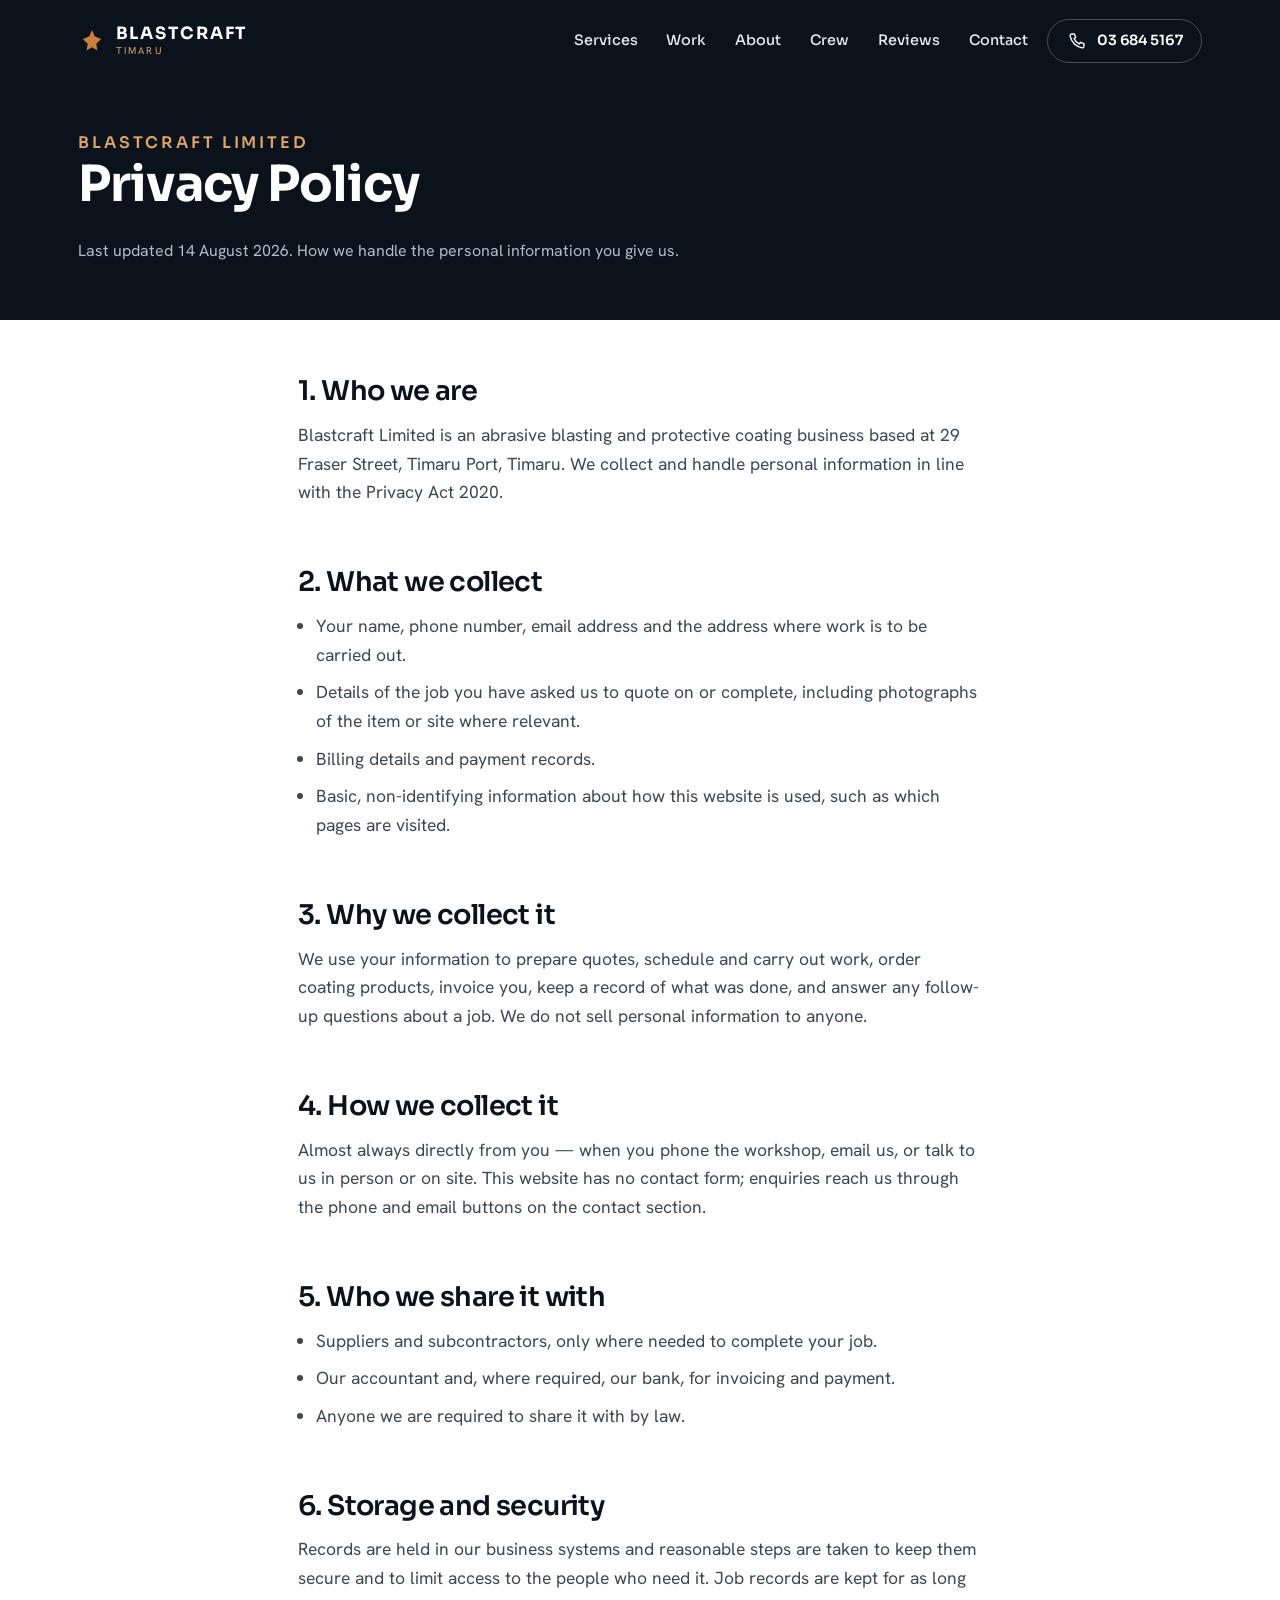
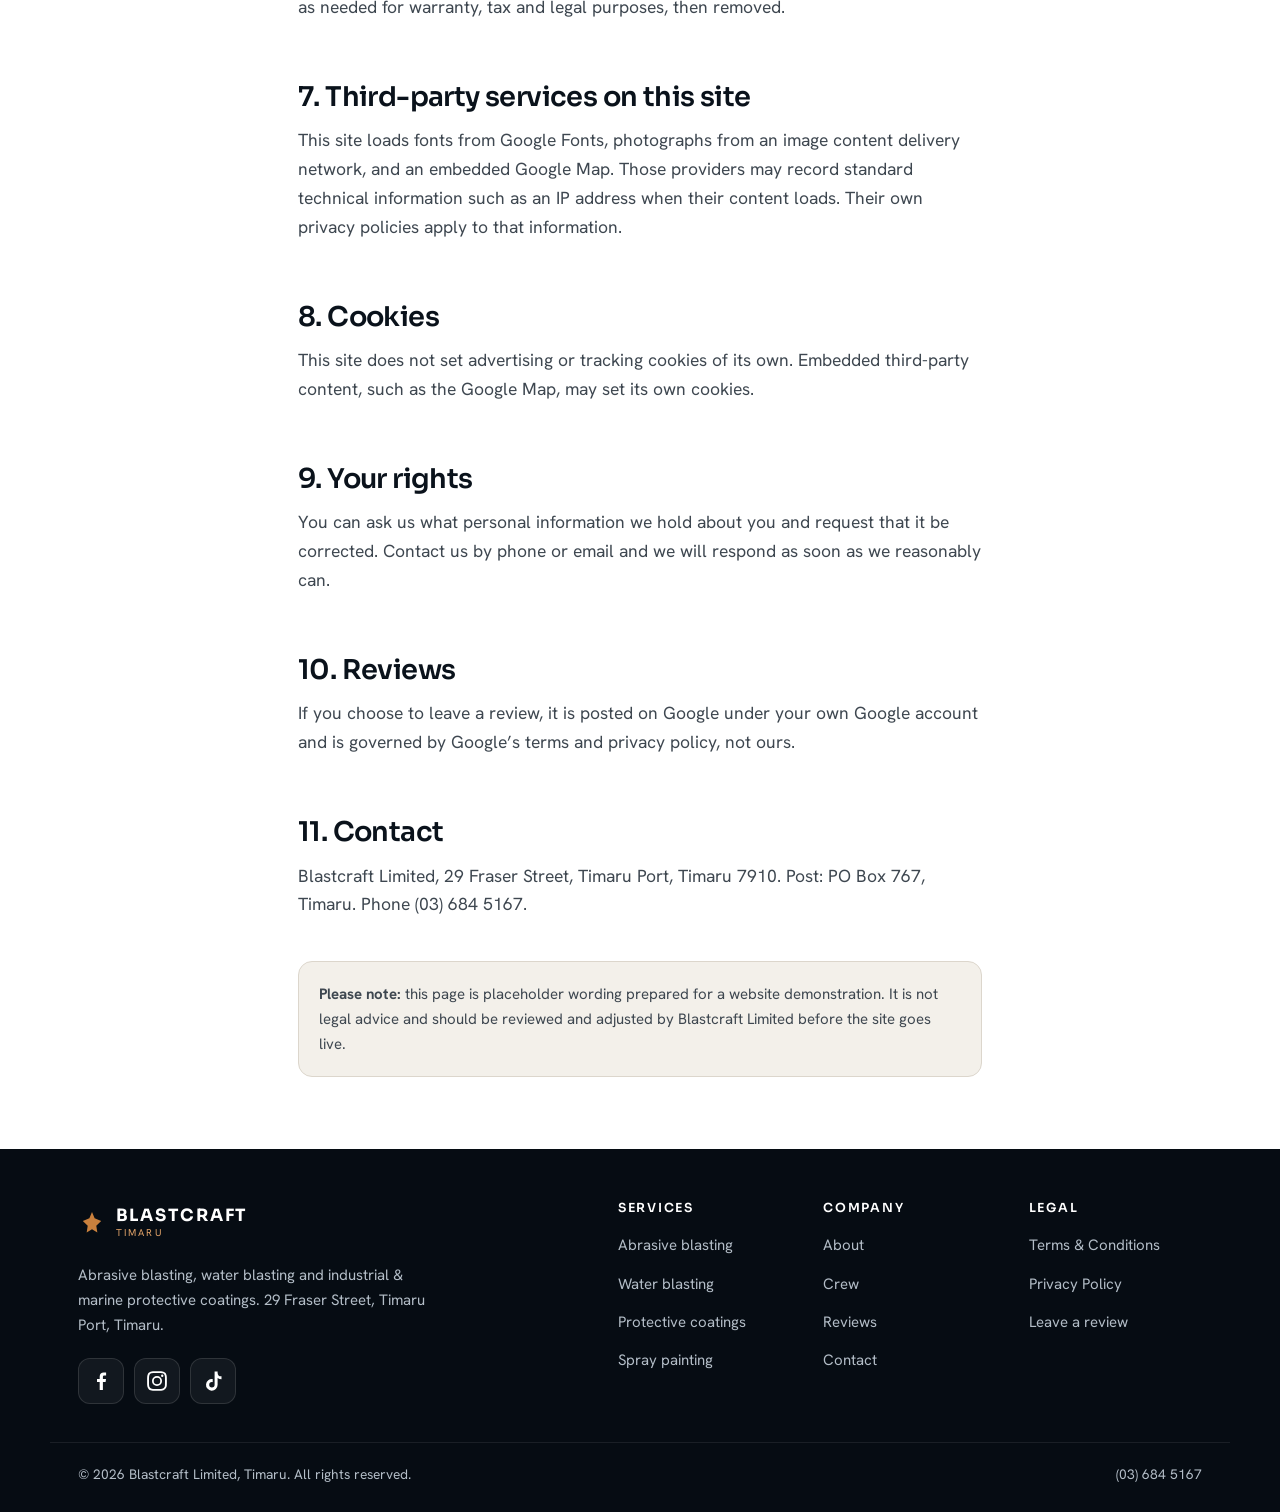
==== privacy.html @ 7f3e6978 "Initial build: Blastcraft Limited" ====
<!DOCTYPE html>
<html lang="en-NZ">
<head>
<meta charset="utf-8">
<meta name="viewport" content="width=device-width, initial-scale=1">
<title>Privacy Policy | Blastcraft Limited, Timaru</title>
<meta name="description" content="How Blastcraft Limited of Timaru collects, uses and protects personal information.">
<meta name="theme-color" content="#0A121B">
<meta name="robots" content="noindex">
<link rel="icon" href="data:image/svg+xml,%3Csvg xmlns='http://www.w3.org/2000/svg' viewBox='0 0 64 64'%3E%3Crect width='64' height='64' rx='12' fill='%230A121B'/%3E%3Cpath d='M32 12l4.6 10.9L48 27.5l-8.6 8.1 1.9 11.9L32 42l-9.3 5.5 1.9-11.9L16 27.5l11.4-4.6z' fill='%23C9803D'/%3E%3C/svg%3E">
<link rel="preconnect" href="https://fonts.googleapis.com">
<link rel="preconnect" href="https://fonts.gstatic.com" crossorigin>
<link href="https://fonts.googleapis.com/css2?family=Sora:wght@300;400;600;700&family=Hanken+Grotesk:wght@400;500;600;700&display=swap" rel="stylesheet">
<link rel="stylesheet" href="styles.css">
</head>
<body>

<svg class="sprite" aria-hidden="true" focusable="false" xmlns="http://www.w3.org/2000/svg">
  <symbol id="i-phone" viewBox="0 0 24 24"><path fill="none" stroke="currentColor" stroke-width="1.6" stroke-linecap="round" stroke-linejoin="round" d="M6.6 3.5h3l1.5 3.8-1.9 1.5a12.4 12.4 0 0 0 6 6l1.5-1.9 3.8 1.5v3a1.9 1.9 0 0 1-2.1 1.9A16.7 16.7 0 0 1 4.7 5.6a1.9 1.9 0 0 1 1.9-2.1Z"/></symbol>
  <symbol id="i-menu" viewBox="0 0 24 24"><path fill="none" stroke="currentColor" stroke-width="1.8" stroke-linecap="round" d="M4 7h16M4 12h16M4 17h16"/></symbol>
  <symbol id="i-close" viewBox="0 0 24 24"><path fill="none" stroke="currentColor" stroke-width="1.8" stroke-linecap="round" d="M6 6l12 12M18 6 6 18"/></symbol>
  <symbol id="i-fb" viewBox="0 0 24 24"><path fill="currentColor" d="M13.9 21v-8h2.7l.4-3.1h-3.1V7.9c0-.9.25-1.5 1.55-1.5h1.65V3.6A22 22 0 0 0 14.7 3.5c-2.4 0-4 1.45-4 4.1v2.3H8v3.1h2.7v8Z"/></symbol>
  <symbol id="i-ig" viewBox="0 0 24 24"><path fill="currentColor" d="M12 2.2c-2.7 0-3 .01-4.05.06-1.06.05-1.78.22-2.4.46a4.9 4.9 0 0 0-1.77 1.15A4.9 4.9 0 0 0 2.63 5.64c-.24.63-.4 1.35-.45 2.4C2.13 9.1 2.12 9.43 2.12 12s.01 2.9.06 3.96c.05 1.05.21 1.77.45 2.4a4.9 4.9 0 0 0 1.15 1.77 4.9 4.9 0 0 0 1.77 1.15c.62.24 1.34.4 2.4.45 1.06.05 1.39.06 4.05.06s3-.01 4.05-.06c1.06-.05 1.78-.21 2.4-.45a5.1 5.1 0 0 0 2.92-2.92c.24-.63.4-1.35.45-2.4.05-1.06.06-1.39.06-3.96s-.01-2.9-.06-3.96c-.05-1.05-.21-1.77-.45-2.4a4.9 4.9 0 0 0-1.15-1.77 4.9 4.9 0 0 0-1.77-1.15c-.62-.24-1.34-.41-2.4-.46C15 2.21 14.66 2.2 12 2.2Zm0 1.77c2.6 0 2.92.01 3.95.06.95.04 1.47.2 1.81.34.46.17.78.38 1.12.72.34.34.55.66.72 1.12.13.34.3.86.34 1.81.05 1.03.06 1.34.06 3.95s-.01 2.92-.06 3.95c-.04.95-.21 1.47-.34 1.81-.17.46-.38.78-.72 1.12-.34.34-.66.55-1.12.72-.34.13-.86.3-1.81.34-1.03.05-1.34.06-3.95.06s-2.92-.01-3.95-.06c-.95-.04-1.47-.21-1.81-.34a3.1 3.1 0 0 1-1.12-.72 3.1 3.1 0 0 1-.72-1.12c-.13-.34-.3-.86-.34-1.81-.05-1.03-.06-1.34-.06-3.95s.01-2.92.06-3.95c.04-.95.21-1.47.34-1.81.17-.46.38-.78.72-1.12.34-.34.66-.55 1.12-.72.34-.13.86-.3 1.81-.34C9.08 3.98 9.4 3.97 12 3.97Zm0 3.01a5.02 5.02 0 1 0 0 10.04 5.02 5.02 0 0 0 0-10.04Zm0 8.28a3.26 3.26 0 1 1 0-6.52 3.26 3.26 0 0 1 0 6.52Zm6.4-8.48a1.17 1.17 0 1 1-2.35 0 1.17 1.17 0 0 1 2.35 0Z"/></symbol>
  <symbol id="i-tt" viewBox="0 0 24 24"><path fill="currentColor" d="M16.6 2.5h-3v13.3a2.7 2.7 0 1 1-2.7-2.7c.28 0 .55.04.8.12v-3.1a5.8 5.8 0 1 0 4.9 5.72V9.1a6.6 6.6 0 0 0 3.9 1.26V7.3a3.7 3.7 0 0 1-3.9-3.6z"/></symbol>
</svg>

<div class="intro" id="intro" aria-hidden="true">
  <div class="intro__mark"><span class="intro__word">BLAST</span><span class="intro__word intro__word--accent">CRAFT</span></div>
  <div class="intro__bar"><i></i></div>
</div>

<header class="nav is-stuck" id="nav">
  <div class="wrap nav__inner">
    <a class="brand" href="index.html" aria-label="Blastcraft Limited home">
      <span class="brand__mark" aria-hidden="true"><svg viewBox="0 0 32 32"><path fill="currentColor" d="M16 3.5l3 7.2 7.5 3-5.6 5.3 1.2 7.8L16 23l-6.1 3.8 1.2-7.8L5.5 13.7l7.5-3z"/></svg></span>
      <span class="brand__text"><strong>BLASTCRAFT</strong><small>Timaru</small></span>
    </a>
    <nav class="nav__links" id="navLinks" aria-label="Main">
      <a href="index.html#services">Services</a>
      <a href="index.html#work">Work</a>
      <a href="index.html#about">About</a>
      <a href="index.html#crew">Crew</a>
      <a href="index.html#reviews">Reviews</a>
      <a href="index.html#contact">Contact</a>
    </nav>
    <a class="btn btn--ghost nav__call" href="tel:+6436845167">
      <svg class="ic" aria-hidden="true"><use href="#i-phone"></use></svg><span>03 684 5167</span>
    </a>
    <button class="nav__toggle" id="navToggle" aria-expanded="false" aria-controls="navLinks" aria-label="Open menu">
      <svg class="ic ic--menu" aria-hidden="true"><use href="#i-menu"></use></svg>
      <svg class="ic ic--close" aria-hidden="true"><use href="#i-close"></use></svg>
    </button>
  </div>
</header>

<main>
<section class="legal-hero">
  <div class="wrap">
    <p class="eyebrow">Blastcraft Limited</p>
    <h1>Privacy Policy</h1>
    <p>Last updated 14 August 2026. How we handle the personal information you give us.</p>
  </div>
</section>

<section class="legal">
  <div class="wrap legal__body">
    <h2>1. Who we are</h2>
    <p>Blastcraft Limited is an abrasive blasting and protective coating business based at 29 Fraser Street, Timaru Port, Timaru. We collect and handle personal information in line with the Privacy Act 2020.</p>

    <h2>2. What we collect</h2>
    <ul>
      <li>Your name, phone number, email address and the address where work is to be carried out.</li>
      <li>Details of the job you have asked us to quote on or complete, including photographs of the item or site where relevant.</li>
      <li>Billing details and payment records.</li>
      <li>Basic, non-identifying information about how this website is used, such as which pages are visited.</li>
    </ul>

    <h2>3. Why we collect it</h2>
    <p>We use your information to prepare quotes, schedule and carry out work, order coating products, invoice you, keep a record of what was done, and answer any follow-up questions about a job. We do not sell personal information to anyone.</p>

    <h2>4. How we collect it</h2>
    <p>Almost always directly from you — when you phone the workshop, email us, or talk to us in person or on site. This website has no contact form; enquiries reach us through the phone and email buttons on the contact section.</p>

    <h2>5. Who we share it with</h2>
    <ul>
      <li>Suppliers and subcontractors, only where needed to complete your job.</li>
      <li>Our accountant and, where required, our bank, for invoicing and payment.</li>
      <li>Anyone we are required to share it with by law.</li>
    </ul>

    <h2>6. Storage and security</h2>
    <p>Records are held in our business systems and reasonable steps are taken to keep them secure and to limit access to the people who need it. Job records are kept for as long as needed for warranty, tax and legal purposes, then removed.</p>

    <h2>7. Third-party services on this site</h2>
    <p>This site loads fonts from Google Fonts, photographs from an image content delivery network, and an embedded Google Map. Those providers may record standard technical information such as an IP address when their content loads. Their own privacy policies apply to that information.</p>

    <h2>8. Cookies</h2>
    <p>This site does not set advertising or tracking cookies of its own. Embedded third-party content, such as the Google Map, may set its own cookies.</p>

    <h2>9. Your rights</h2>
    <p>You can ask us what personal information we hold about you and request that it be corrected. Contact us by phone or email and we will respond as soon as we reasonably can.</p>

    <h2>10. Reviews</h2>
    <p>If you choose to leave a review, it is posted on Google under your own Google account and is governed by Google&rsquo;s terms and privacy policy, not ours.</p>

    <h2>11. Contact</h2>
    <p>Blastcraft Limited, 29 Fraser Street, Timaru Port, Timaru 7910. Post: PO Box 767, Timaru. Phone <a href="tel:+6436845167">(03) 684 5167</a>.</p>

    <div class="legal__note">
      <p><strong>Please note:</strong> this page is placeholder wording prepared for a website demonstration. It is not legal advice and should be reviewed and adjusted by Blastcraft Limited before the site goes live.</p>
    </div>
  </div>
</section>
</main>

<footer class="foot">
  <div class="wrap foot__inner">
    <div class="foot__brand">
      <a class="brand brand--foot" href="index.html">
        <span class="brand__mark" aria-hidden="true"><svg viewBox="0 0 32 32"><path fill="currentColor" d="M16 3.5l3 7.2 7.5 3-5.6 5.3 1.2 7.8L16 23l-6.1 3.8 1.2-7.8L5.5 13.7l7.5-3z"/></svg></span>
        <span class="brand__text"><strong>BLASTCRAFT</strong><small>Timaru</small></span>
      </a>
      <p>Abrasive blasting, water blasting and industrial &amp; marine protective coatings. 29 Fraser Street, Timaru Port, Timaru.</p>
      <div class="socials__row socials__row--foot">
        <a href="https://www.facebook.com/p/Blast-Craft-100071713190364/" target="_blank" rel="noopener" aria-label="Blast Craft on Facebook"><svg class="ic ic--md"><use href="#i-fb"></use></svg></a>
        <a href="https://www.instagram.com/explore/search/keyword/?q=Blast%20Craft%20Timaru" target="_blank" rel="noopener" aria-label="Search Blast Craft on Instagram"><svg class="ic ic--md"><use href="#i-ig"></use></svg></a>
        <a href="https://www.tiktok.com/search?q=Blast%20Craft%20Timaru" target="_blank" rel="noopener" aria-label="Search Blast Craft on TikTok"><svg class="ic ic--md"><use href="#i-tt"></use></svg></a>
      </div>
    </div>
    <nav class="foot__nav" aria-label="Footer">
      <div>
        <h4>Services</h4>
        <a href="index.html#services">Abrasive blasting</a>
        <a href="index.html#services">Water blasting</a>
        <a href="index.html#services">Protective coatings</a>
        <a href="index.html#services">Spray painting</a>
      </div>
      <div>
        <h4>Company</h4>
        <a href="index.html#about">About</a>
        <a href="index.html#crew">Crew</a>
        <a href="index.html#reviews">Reviews</a>
        <a href="index.html#contact">Contact</a>
      </div>
      <div>
        <h4>Legal</h4>
        <a href="terms.html">Terms &amp; Conditions</a>
        <a href="privacy.html">Privacy Policy</a>
        <a href="https://www.google.com/maps/search/?api=1&query=Blast%20Craft%20Timaru" target="_blank" rel="noopener">Leave a review</a>
      </div>
    </nav>
  </div>
  <div class="wrap foot__base">
    <p>&copy; <span id="yr">2026</span> Blastcraft Limited, Timaru. All rights reserved.</p>
    <p><a href="tel:+6436845167">(03) 684 5167</a></p>
  </div>
</footer>

<script src="main.js"></script>
</body>
</html>
---- styles.css ----
/* ============================================================
   Blastcraft Limited — Timaru
   Archetype: Premium  |  Type: Sora + Hanken Grotesk
   ============================================================ */

:root{
  --ink:#0A121B;
  --ink-2:#101C29;
  --ink-3:#17263608;
  --bone:#F3F0EA;
  --paper:#FFFFFF;
  --line:#DCD6CC;
  --line-dark:#FFFFFF1F;
  --body:#3E4750;
  --body-dark:#B3BDC7;
  --head:#0A121B;
  --accent:#C9803D;
  --accent-lt:#E0A268;
  --accent-dk:#A2601F;
  --r:14px;
  --r-lg:20px;
  --wrap:1180px;
  --shadow:0 18px 44px -26px rgba(10,18,27,.42);
  --shadow-lg:0 34px 70px -34px rgba(10,18,27,.55);
  --ease:cubic-bezier(.22,.61,.36,1);
}

*,*::before,*::after{box-sizing:border-box}

html{
  -webkit-text-size-adjust:100%;
  scroll-behavior:smooth;
  scroll-padding-top:74px;
}

body{
  margin:0;
  font-family:'Hanken Grotesk',-apple-system,BlinkMacSystemFont,'Segoe UI',sans-serif;
  font-size:17px;
  line-height:1.65;
  color:var(--body);
  background:var(--paper);
  overflow-x:hidden;
  max-width:100%;
  -webkit-font-smoothing:antialiased;
}

img{
  max-width:100%;
  height:auto;
  display:block;
  image-orientation:from-image;
  filter:saturate(.82) contrast(1.06) brightness(.97);
}

h1,h2,h3,h4{
  font-family:'Sora',sans-serif;
  color:var(--head);
  line-height:1.14;
  letter-spacing:-.022em;
  margin:0 0 .5em;
  font-weight:600;
}
h1{font-size:clamp(2.05rem,7.4vw,4.15rem);font-weight:700}
h2{font-size:clamp(1.62rem,4.6vw,2.75rem)}
h3{font-size:1.12rem;font-weight:600}
h4{font-size:.78rem;letter-spacing:.14em;text-transform:uppercase;font-weight:600}
p{margin:0 0 1.1em}
a{color:inherit;text-decoration:none}

.sprite{position:absolute;width:0;height:0;overflow:hidden}
.ic{width:19px;height:19px;flex:none;fill:none;stroke:none;display:inline-block;vertical-align:middle}
.ic--md{width:24px;height:24px}
.ic--lg{width:32px;height:32px}

.wrap{
  width:100%;
  max-width:var(--wrap);
  margin-inline:auto;
  padding-inline:20px;
}

.eyebrow{
  font-family:'Sora',sans-serif;
  font-size:.72rem;
  letter-spacing:.18em;
  text-transform:uppercase;
  font-weight:600;
  color:var(--accent-lt);
  margin:0 0 .95rem;
}
.eyebrow--dark{color:var(--accent-dk)}

/* ---------- Buttons ---------- */
.btn{
  display:inline-flex;
  align-items:center;
  justify-content:center;
  gap:.6rem;
  min-height:48px;
  padding:.78rem 1.35rem;
  border-radius:999px;
  font-family:'Sora',sans-serif;
  font-size:.93rem;
  font-weight:600;
  letter-spacing:-.008em;
  border:1px solid transparent;
  cursor:pointer;
  transition:transform .3s var(--ease),background .3s var(--ease),border-color .3s var(--ease),color .3s var(--ease),box-shadow .3s var(--ease);
  text-align:center;
}
.btn--lg{min-height:56px;padding:.95rem 1.7rem;font-size:1rem}
.btn--block{width:100%}
.btn--accent{background:var(--accent);color:#fff;box-shadow:0 14px 30px -16px rgba(201,128,61,.85)}
.btn--accent:hover{background:var(--accent-lt);transform:translateY(-2px)}
.btn--outline{border-color:#ffffff59;color:#fff}
.btn--outline:hover{background:#ffffff17;border-color:#fff;transform:translateY(-2px)}
.btn--dark{background:var(--ink);color:#fff}
.btn--dark:hover{background:var(--ink-2);transform:translateY(-2px)}
.btn--ghost{border-color:#ffffff40;color:#fff;padding:.55rem 1.05rem;min-height:44px;font-size:.88rem}
.btn--ghost:hover{background:#ffffff1a}

/* ---------- Opening animation ---------- */
.intro{
  position:fixed;
  inset:0;
  z-index:9999;
  background:var(--ink);
  display:flex;
  flex-direction:column;
  align-items:center;
  justify-content:center;
  gap:1.4rem;
  transition:opacity .6s var(--ease),visibility .6s;
}
.intro.is-done{opacity:0;visibility:hidden;pointer-events:none}
.intro__mark{
  font-family:'Sora',sans-serif;
  font-weight:700;
  font-size:clamp(1.5rem,7vw,2.6rem);
  letter-spacing:.12em;
  color:#fff;
  display:flex;
  overflow:hidden;
}
.intro__word{animation:introUp .9s var(--ease) both}
.intro__word--accent{color:var(--accent);animation-delay:.14s}
@keyframes introUp{from{transform:translateY(110%);opacity:0}to{transform:translateY(0);opacity:1}}
.intro__bar{width:min(220px,54vw);height:2px;background:#ffffff1f;overflow:hidden;border-radius:2px}
.intro__bar i{display:block;height:100%;width:100%;background:var(--accent);transform:translateX(-100%);animation:introBar 1.15s var(--ease) .2s forwards}
@keyframes introBar{to{transform:translateX(0)}}

/* ---------- Reveal ---------- */
.reveal{opacity:0;transform:translateY(22px);transition:opacity .8s var(--ease),transform .8s var(--ease)}
.reveal.is-in{opacity:1;transform:none}

/* ---------- Nav ---------- */
.nav{
  position:fixed;
  top:0;left:0;right:0;
  z-index:900;
  background:transparent;
  transition:background .4s var(--ease),box-shadow .4s var(--ease),backdrop-filter .4s;
}
.nav.is-stuck{
  background:rgba(10,18,27,.93);
  backdrop-filter:blur(14px);
  -webkit-backdrop-filter:blur(14px);
  box-shadow:0 1px 0 #ffffff17;
}
.nav__inner{
  display:flex;
  align-items:center;
  gap:.7rem;
  min-height:70px;
}
.brand{display:flex;align-items:center;gap:.6rem;margin-right:auto;min-height:44px}
.brand__mark{width:28px;height:28px;color:var(--accent);flex:none}
.brand__mark svg{width:100%;height:100%;display:block}
.brand__text{display:flex;flex-direction:column;line-height:1}
.brand__text strong{
  font-family:'Sora',sans-serif;
  font-size:.98rem;
  font-weight:700;
  letter-spacing:.11em;
  color:#fff;
}
.brand__text small{
  font-size:.62rem;
  letter-spacing:.22em;
  text-transform:uppercase;
  color:var(--accent-lt);
  margin-top:3px;
}
.nav__links{display:none}
.nav__call{
  display:inline-flex;
  width:46px;height:46px;
  min-height:46px;
  padding:0;
  border-radius:12px;
  background:#ffffff14;
  flex:none;
}
.nav__call span{display:none}
.nav__call .ic{width:21px;height:21px}
.nav__toggle{
  width:46px;height:46px;
  display:grid;place-items:center;
  background:#ffffff14;
  border:1px solid #ffffff33;
  border-radius:12px;
  color:#fff;
  cursor:pointer;
  flex:none;
}
.nav__toggle .ic{width:22px;height:22px;stroke:currentColor}
.nav__toggle .ic--close{display:none}
.nav.is-open .nav__toggle .ic--menu{display:none}
.nav.is-open .nav__toggle .ic--close{display:block}

.nav.is-open{background:rgba(10,18,27,.98);backdrop-filter:blur(14px);-webkit-backdrop-filter:blur(14px)}
.nav.is-open .nav__links{
  display:flex;
  flex-direction:column;
  position:absolute;
  top:70px;left:0;right:0;
  padding:.4rem 20px 1.4rem;
  border-top:1px solid #ffffff17;
  gap:2px;
}
.nav.is-open .nav__links a{
  color:#EAF0F6;
  font-family:'Sora',sans-serif;
  font-size:1rem;
  font-weight:500;
  padding:.85rem .2rem;
  border-bottom:1px solid #ffffff10;
  min-height:48px;
  display:flex;
  align-items:center;
}

/* ---------- Hero ---------- */
.hero{
  position:relative;
  min-height:100svh;
  display:flex;
  align-items:flex-end;
  padding:120px 0 84px;
  background:var(--ink);
  overflow:hidden;
  isolation:isolate;
}
.hero__media{position:absolute;inset:0;z-index:-2}
.hero__img{
  position:absolute;
  inset:0;
  width:100%;
  height:100%;
  object-fit:cover;
  opacity:0;
  transform:scale(1.06);
  transition:opacity 1.5s var(--ease),transform 8s linear;
  filter:saturate(.66) contrast(1.08) brightness(.82);
}
.hero__img.is-on{opacity:1;transform:scale(1)}
.hero__scrim{
  position:absolute;inset:0;z-index:-1;
  background:
    linear-gradient(180deg,rgba(10,18,27,.72) 0%,rgba(10,18,27,.44) 34%,rgba(10,18,27,.88) 100%),
    linear-gradient(95deg,rgba(10,18,27,.7) 0%,rgba(10,18,27,.24) 72%);
}
.hero__inner{position:relative}
.hero__title{color:#fff;max-width:16ch;margin-bottom:.55em}
.hero__sub{
  color:#D5DDE5;
  font-size:1.03rem;
  max-width:56ch;
  margin-bottom:1.7rem;
}
.hero__cta{display:flex;flex-direction:column;gap:.7rem;margin-bottom:1.5rem}

.ratewidget{
  display:inline-flex;
  align-items:center;
  gap:.6rem;
  flex-wrap:wrap;
  padding:.6rem 1rem;
  border-radius:999px;
  background:rgba(255,255,255,.09);
  border:1px solid rgba(255,255,255,.24);
  backdrop-filter:blur(12px);
  -webkit-backdrop-filter:blur(12px);
  color:#fff;
  font-size:.87rem;
  max-width:100%;
}
.ratewidget__stars{display:inline-flex;gap:2px;color:var(--accent-lt)}
.ratewidget__stars .ic{width:15px;height:15px;fill:currentColor}
.ratewidget__txt strong{font-family:'Sora',sans-serif;font-weight:600}
.ratewidget__tag{
  font-size:.62rem;
  letter-spacing:.14em;
  text-transform:uppercase;
  padding:.2rem .5rem;
  border-radius:999px;
  background:rgba(255,255,255,.14);
  border:1px solid rgba(255,255,255,.2);
  color:#D5DDE5;
}

.hero__dots{
  position:absolute;
  bottom:26px;left:50%;
  transform:translateX(-50%);
  display:flex;
  gap:8px;
  z-index:2;
}
.hero__dot{
  width:26px;height:4px;
  border:0;padding:0;
  border-radius:2px;
  background:#ffffff3d;
  cursor:pointer;
  transition:background .3s var(--ease),width .3s var(--ease);
}
.hero__dot.is-on{background:var(--accent);width:40px}

/* ---------- Trust strip ---------- */
.trust{background:var(--ink-2);padding:44px 0;border-top:1px solid #ffffff0f}
.trust__grid{display:grid;gap:30px}
.trust__item .ic--lg{color:var(--accent);stroke:currentColor;fill:none;margin-bottom:.8rem}
.trust__item h3{color:#fff;font-size:1.02rem;margin-bottom:.35em}
.trust__item p{color:var(--body-dark);font-size:.95rem;margin:0}

/* ---------- Sections ---------- */
.section{padding:66px 0}
.section--bone{background:var(--bone)}
.section--dark{background:var(--ink);color:var(--body-dark)}
.section--dark h2,.section--dark h3{color:#fff}

.shead{max-width:62ch;margin-bottom:38px}
.shead h2{margin-bottom:.4em}
.shead__sub{font-size:1.02rem;margin:0}
.shead__foot{margin-top:34px}
.badge{
  display:inline-block;
  margin-top:.9rem;
  font-family:'Sora',sans-serif;
  font-size:.68rem;
  letter-spacing:.15em;
  text-transform:uppercase;
  font-weight:600;
  padding:.4rem .8rem;
  border-radius:999px;
  border:1px solid var(--line);
  background:#fff;
  color:var(--accent-dk);
}

/* ---------- Service cards ---------- */
.cards{display:grid;gap:20px}
.card{
  background:var(--paper);
  border:1px solid var(--line);
  border-radius:var(--r-lg);
  overflow:hidden;
  transition:transform .45s var(--ease),box-shadow .45s var(--ease),border-color .45s var(--ease);
}
.card:hover{transform:translateY(-5px);box-shadow:var(--shadow-lg);border-color:#C9803D66}
.card__media{aspect-ratio:16/9;overflow:hidden;background:var(--ink-2)}
.card__media img{width:100%;height:100%;object-fit:cover;transition:transform .8s var(--ease)}
.card:hover .card__media img{transform:scale(1.05)}
.card__body{padding:22px 22px 26px}
.card__ic{color:var(--accent);stroke:currentColor;fill:none;margin-bottom:.7rem}
.card__body h3{font-size:1.17rem;margin-bottom:.45em}
.card__body p{margin:0;font-size:.96rem}

/* ---------- Masonry gallery ---------- */
.masonry{column-count:1;column-gap:16px}
.mas{
  margin:0 0 16px;
  break-inside:avoid;
  border-radius:var(--r);
  overflow:hidden;
  background:var(--ink-2);
  box-shadow:var(--shadow);
}
.mas img{width:100%;height:auto;display:block;transition:transform .8s var(--ease)}
.mas:hover img{transform:scale(1.04)}

/* ---------- About ---------- */
.about{display:grid;gap:34px}
.about__media{position:relative;border-radius:var(--r-lg);overflow:hidden;box-shadow:var(--shadow-lg)}
.about__media img{width:100%;aspect-ratio:4/3;object-fit:cover}
.about__tag{
  position:absolute;
  left:0;bottom:0;
  background:var(--accent);
  color:#fff;
  font-family:'Sora',sans-serif;
  font-size:.72rem;
  letter-spacing:.13em;
  text-transform:uppercase;
  font-weight:600;
  padding:.6rem 1rem;
  border-top-right-radius:var(--r);
}
.ticks{list-style:none;margin:0 0 1.7rem;padding:0;display:grid;gap:.7rem}
.ticks li{display:flex;align-items:flex-start;gap:.7rem;font-weight:500;color:var(--head)}
.ticks .ic{stroke:var(--accent);margin-top:3px}

/* ---------- Crew ---------- */
.crew{display:grid;gap:18px}
.crewcard{
  background:var(--paper);
  border:1px solid var(--line);
  border-radius:var(--r-lg);
  padding:26px 22px;
  transition:transform .45s var(--ease),box-shadow .45s var(--ease);
}
.crewcard:hover{transform:translateY(-4px);box-shadow:var(--shadow-lg)}
.avatar{
  width:60px;height:60px;
  display:grid;place-items:center;
  border-radius:50%;
  background:var(--ink);
  color:var(--accent-lt);
  border:2px solid var(--accent);
  font-family:'Sora',sans-serif;
  font-weight:600;
  font-size:1.02rem;
  letter-spacing:.04em;
  margin-bottom:1rem;
}
.crewcard h3{font-size:.76rem;letter-spacing:.14em;text-transform:uppercase;color:var(--accent-dk);margin-bottom:.35em}
.crewcard__name{font-family:'Sora',sans-serif;font-size:1.2rem;font-weight:600;color:var(--head);margin:0 0 .55em;letter-spacing:-.02em}
.crewcard p:last-child{margin:0;font-size:.95rem}

/* ---------- Reviews ---------- */
.reviews{display:grid;gap:18px}
.review{
  position:relative;
  background:var(--paper);
  border:1px solid var(--line);
  border-radius:var(--r-lg);
  padding:26px 22px;
  transition:transform .45s var(--ease),box-shadow .45s var(--ease);
}
.review:hover{transform:translateY(-4px);box-shadow:var(--shadow-lg)}
.review__q{position:absolute;top:20px;right:20px;color:var(--line);fill:currentColor}
.stars{display:flex;gap:2px;color:var(--accent);margin-bottom:.85rem}
.stars .ic{width:16px;height:16px;fill:currentColor}
.review p{font-size:1rem;color:var(--head);margin:0 0 1.1rem}
.review footer{display:flex;flex-direction:column;border-top:1px solid var(--line);padding-top:.85rem}
.review footer strong{font-family:'Sora',sans-serif;font-size:.95rem;color:var(--head)}
.review footer span{font-size:.83rem;color:#7C858E}

/* ---------- Review banner ---------- */
.banner{
  background:var(--ink-2);
  padding:52px 0;
  border-top:1px solid #ffffff0f;
  border-bottom:1px solid #ffffff0f;
}
.banner__inner{display:grid;gap:22px;align-items:center}
.banner h2{color:#fff;font-size:clamp(1.42rem,4vw,2.1rem);margin-bottom:.35em}
.banner p{color:var(--body-dark);margin:0;font-size:1rem}
.banner .btn{width:100%}

/* ---------- Contact ---------- */
.contact{display:grid;gap:34px}
.contact__lead{color:var(--body-dark);font-size:1.02rem}
.inforows{list-style:none;margin:0 0 1.9rem;padding:0;display:grid;gap:2px}
.inforows li{
  display:flex;
  align-items:flex-start;
  gap:.9rem;
  padding:.85rem 0;
  border-bottom:1px solid var(--line-dark);
}
.inforows .ic--md{color:var(--accent);stroke:currentColor;fill:none;margin-top:2px}
.inforows div{display:flex;flex-direction:column;min-width:0}
.inforows span:first-child{
  font-size:.68rem;
  letter-spacing:.15em;
  text-transform:uppercase;
  color:#8C97A2;
  font-family:'Sora',sans-serif;
  font-weight:600;
}
.inforows a,.inforows .plain{
  color:#fff;
  font-size:1rem;
  word-break:break-word;
  transition:color .3s var(--ease);
}
.inforows a:hover{color:var(--accent-lt)}
.inforows .plain{color:#D5DDE5}

.socials__label{
  display:block;
  font-size:.68rem;
  letter-spacing:.15em;
  text-transform:uppercase;
  color:#8C97A2;
  font-family:'Sora',sans-serif;
  font-weight:600;
  margin-bottom:.7rem;
}
.socials__row{display:flex;gap:10px}
.socials__row a{
  width:46px;height:46px;
  display:grid;place-items:center;
  border-radius:12px;
  background:#ffffff0f;
  border:1px solid #ffffff26;
  color:#fff;
  transition:background .3s var(--ease),border-color .3s var(--ease),transform .3s var(--ease),color .3s var(--ease);
}
.socials__row a:hover{background:var(--accent);border-color:var(--accent);color:#fff;transform:translateY(-2px)}
.socials__row .ic{fill:currentColor}

.actionbox{
  background:#ffffff0a;
  border:1px solid #ffffff1f;
  border-radius:var(--r-lg);
  padding:28px 22px;
}
.actionbox h3{font-size:1.32rem;margin-bottom:.35em}
.actionbox>p{color:var(--body-dark);font-size:.97rem;margin-bottom:1.3rem}
.actionbox .btn{margin-bottom:.7rem}
.actionbox__foot{
  margin:1.1rem 0 0;
  font-size:.87rem;
  color:#8C97A2;
  line-height:1.6;
}

/* ---------- Map ---------- */
.mapsec{background:var(--ink);padding:0 0 66px}
.map{
  width:100%;
  border-radius:var(--r-lg);
  overflow:hidden;
  border:1px solid #ffffff1f;
  background:var(--ink-2);
  box-shadow:var(--shadow-lg);
}
.map iframe{display:block;width:100%;height:340px;border:0;filter:grayscale(.28) contrast(1.04)}

/* ---------- Footer ---------- */
.foot{background:#060C13;color:var(--body-dark);padding:52px 0 0}
.foot__inner{display:grid;gap:34px}
.foot__brand p{font-size:.94rem;max-width:44ch;margin:1.1rem 0 1.3rem}
.brand--foot{margin-right:0}
.socials__row--foot a{background:#ffffff0d;border-color:#ffffff1f}
.foot__nav{display:grid;grid-template-columns:repeat(2,1fr);gap:26px}
.foot__nav h4{color:#fff;margin-bottom:.9em}
.foot__nav a{
  display:block;
  padding:.42rem 0;
  font-size:.94rem;
  color:var(--body-dark);
  transition:color .3s var(--ease);
  min-height:34px;
}
.foot__nav a:hover{color:var(--accent-lt)}
.foot__base{
  margin-top:38px;
  padding:20px 20px 26px;
  border-top:1px solid #ffffff14;
  display:flex;
  flex-direction:column;
  gap:.3rem;
  font-size:.86rem;
}
.foot__base p{margin:0}
.foot__base a:hover{color:var(--accent-lt)}

/* ---------- Legal pages ---------- */
.legal-hero{
  background:var(--ink);
  padding:130px 0 56px;
  color:var(--body-dark);
}
.legal-hero h1{color:#fff;font-size:clamp(1.9rem,6vw,3.1rem);max-width:18ch}
.legal-hero p{margin:0;font-size:1rem}
.legal{padding:56px 0 72px}
.legal__body{max-width:74ch}
.legal__body h2{font-size:clamp(1.25rem,3.4vw,1.7rem);margin-top:2.2em}
.legal__body h2:first-child{margin-top:0}
.legal__body ul{padding-left:1.15rem;margin:0 0 1.1em}
.legal__body li{margin-bottom:.5em}
.legal__note{
  margin-top:2.6rem;
  padding:20px;
  border-radius:var(--r);
  background:var(--bone);
  border:1px solid var(--line);
  font-size:.94rem;
}
.legal__note p{margin:0}

/* ============================================================
   >= 620px
   ============================================================ */
@media (min-width:620px){
  body{font-size:17.5px}
  .wrap{padding-inline:28px}
  .hero__cta{flex-direction:row;flex-wrap:wrap}
  .hero__cta .btn{flex:0 1 auto}
  .cards{grid-template-columns:repeat(2,1fr)}
  .reviews{grid-template-columns:repeat(2,1fr)}
  .crew{grid-template-columns:repeat(2,1fr)}
  .masonry{column-count:2}
  .trust__grid{grid-template-columns:repeat(3,1fr);gap:24px}
  .foot__nav{grid-template-columns:repeat(3,1fr)}
  .banner .btn{width:auto}
  .foot__base{flex-direction:row;justify-content:space-between;align-items:center}
  .map iframe{height:400px}
}

/* ============================================================
   >= 900px
   ============================================================ */
@media (min-width:900px){
  html{scroll-padding-top:84px}
  .section{padding:96px 0}
  .trust{padding:60px 0}
  .nav__inner{min-height:82px;gap:1.2rem}
  .nav__toggle{display:none}
  .nav__links{
    display:flex;
    align-items:center;
    gap:1.8rem;
  }
  .nav__links a{
    font-family:'Sora',sans-serif;
    font-size:.9rem;
    font-weight:500;
    color:#E3EAF1;
    position:relative;
    padding:.35rem 0;
    transition:color .3s var(--ease);
  }
  .nav__links a::after{
    content:"";
    position:absolute;
    left:0;bottom:-2px;
    width:100%;height:1.5px;
    background:var(--accent);
    transform:scaleX(0);
    transform-origin:left;
    transition:transform .35s var(--ease);
  }
  .nav__links a:hover{color:#fff}
  .nav__links a:hover::after{transform:scaleX(1)}
  .nav__call{
    width:auto;height:auto;
    min-height:44px;
    padding:.55rem 1.15rem;
    border-radius:999px;
    background:transparent;
  }
  .nav__call span{display:inline}
  .brand__text strong{font-size:1.06rem}

  .hero{align-items:center;padding:150px 0 110px}
  .hero__sub{font-size:1.13rem}
  .cards{grid-template-columns:repeat(3,1fr);gap:24px}
  .masonry{column-count:3}
  .crew{grid-template-columns:repeat(3,1fr);gap:24px}
  .reviews{grid-template-columns:repeat(4,1fr)}
  .about{grid-template-columns:0.92fr 1fr;gap:60px;align-items:center}
  .contact{grid-template-columns:1.06fr .94fr;gap:56px;align-items:start}
  .banner__inner{grid-template-columns:1fr auto;gap:40px}
  .foot__inner{grid-template-columns:1.15fr 1.4fr;gap:60px}
  .foot__nav{gap:32px}
  .actionbox{padding:36px 32px}
  .map iframe{height:460px}
  .mapsec{padding-bottom:96px}
}

@media (min-width:1100px){
  .shead{margin-bottom:48px}
  .map iframe{height:500px}
}

/* ---------- Reduced motion ---------- */
@media (prefers-reduced-motion:reduce){
  html{scroll-behavior:auto}
  *,*::before,*::after{animation-duration:.01ms !important;animation-iteration-count:1 !important;transition-duration:.01ms !important}
  .reveal{opacity:1;transform:none}
  .hero__img{transform:none}
}
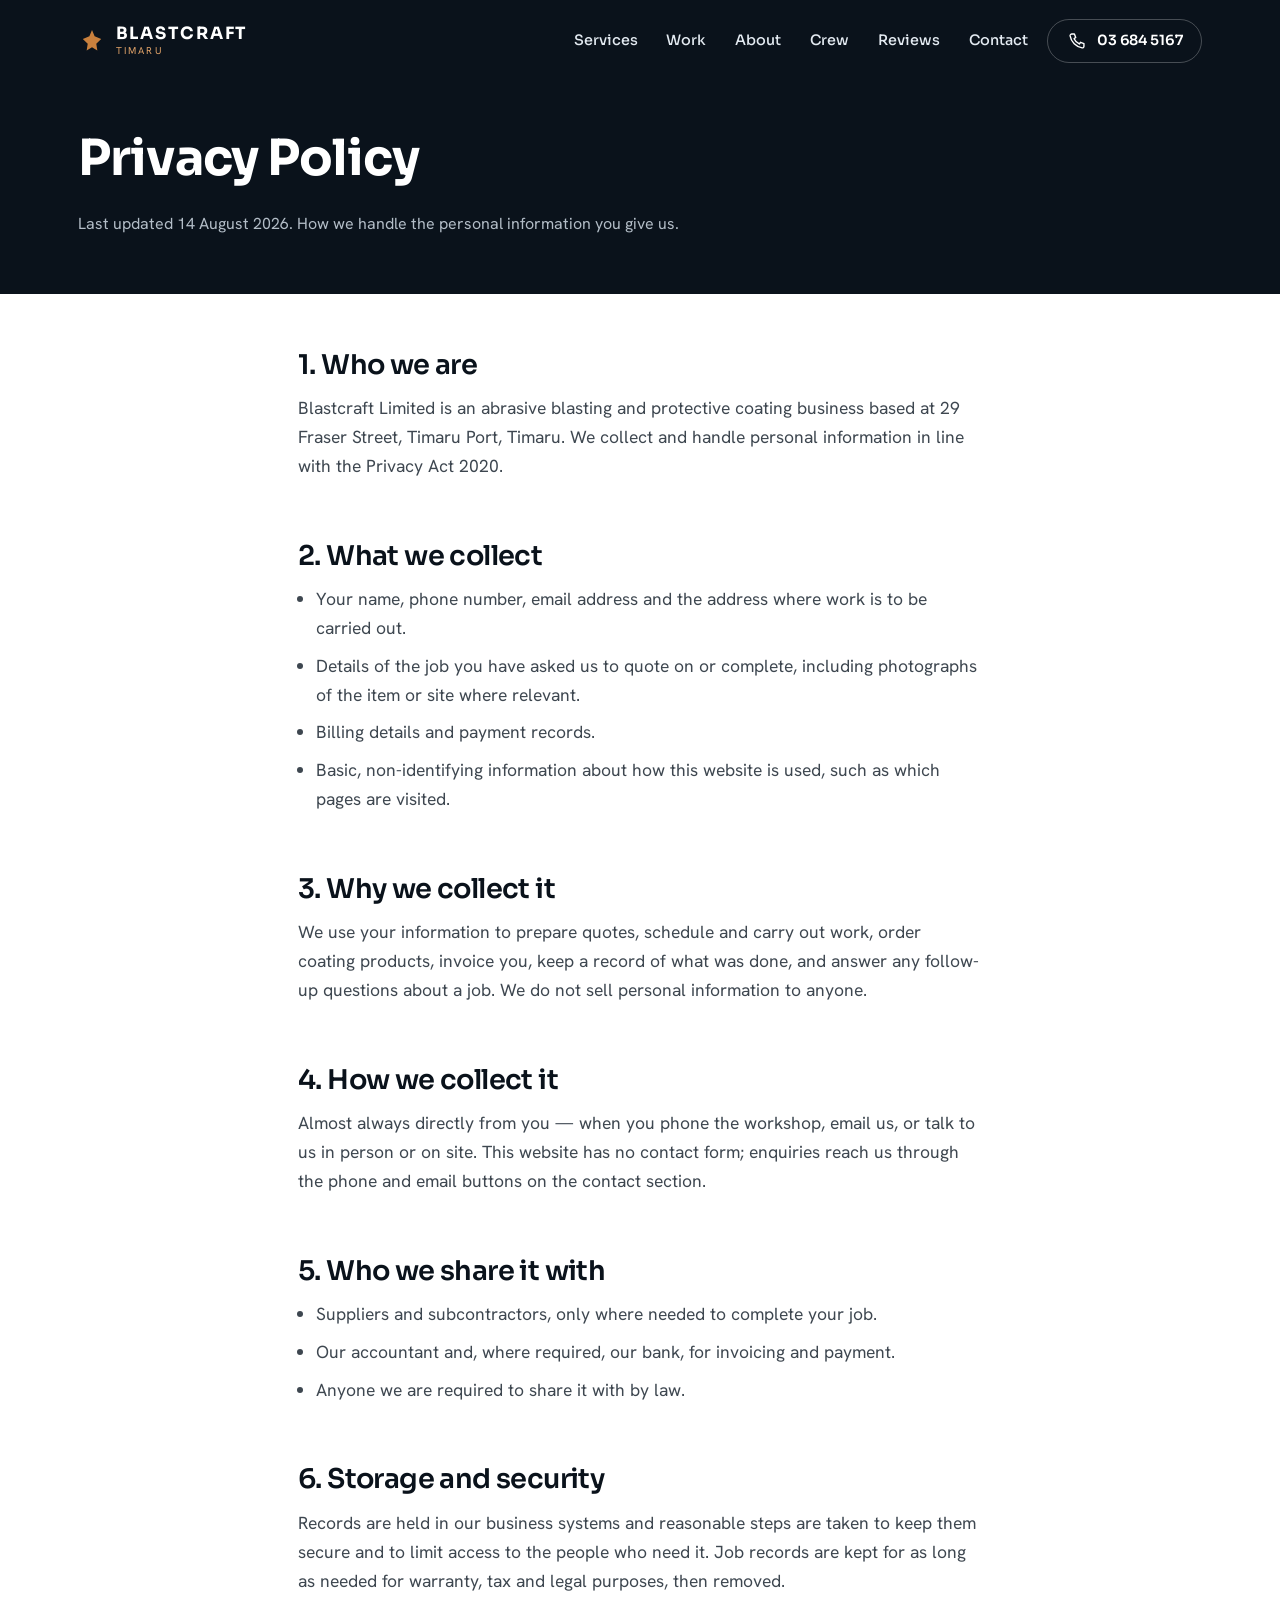
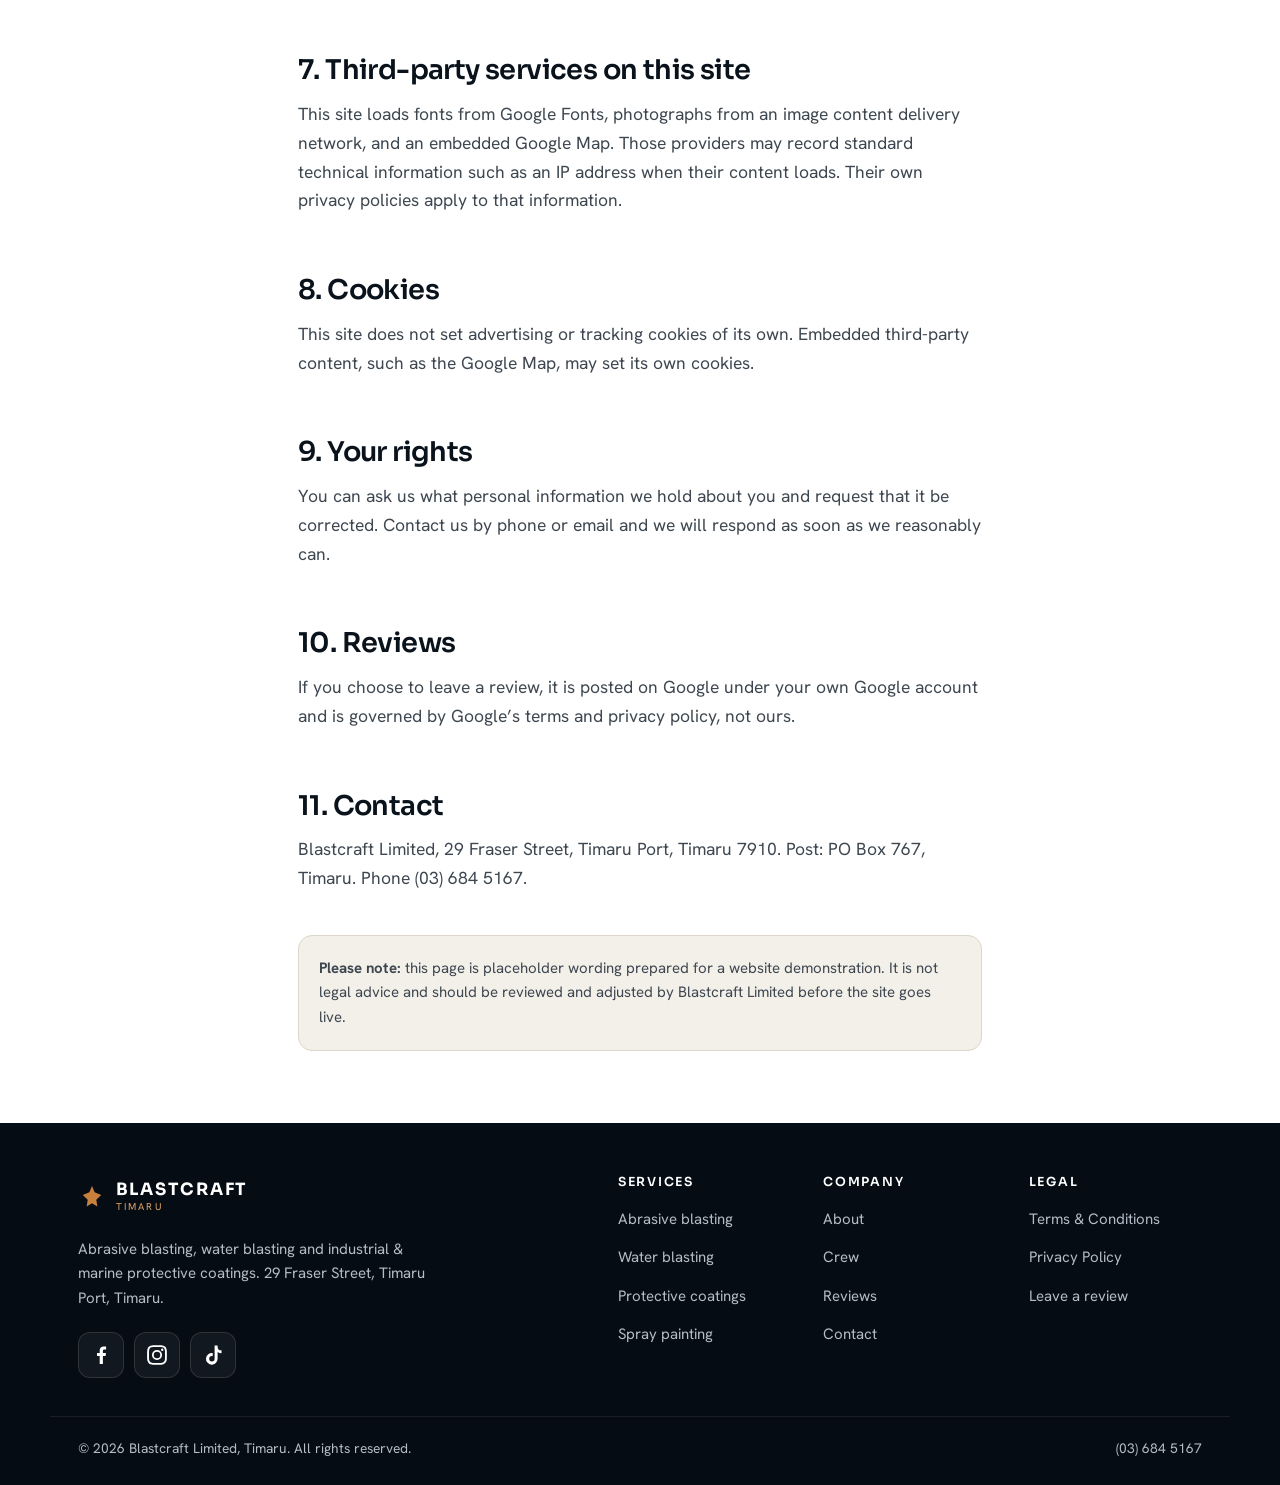
==== commit 8c351095: "Update demo via Claude Code" ====
--- a/privacy.html
+++ b/privacy.html
@@ -56,7 +56,6 @@
 <main>
 <section class="legal-hero">
   <div class="wrap">
-    <p class="eyebrow">Blastcraft Limited</p>
     <h1>Privacy Policy</h1>
     <p>Last updated 14 August 2026. How we handle the personal information you give us.</p>
   </div>
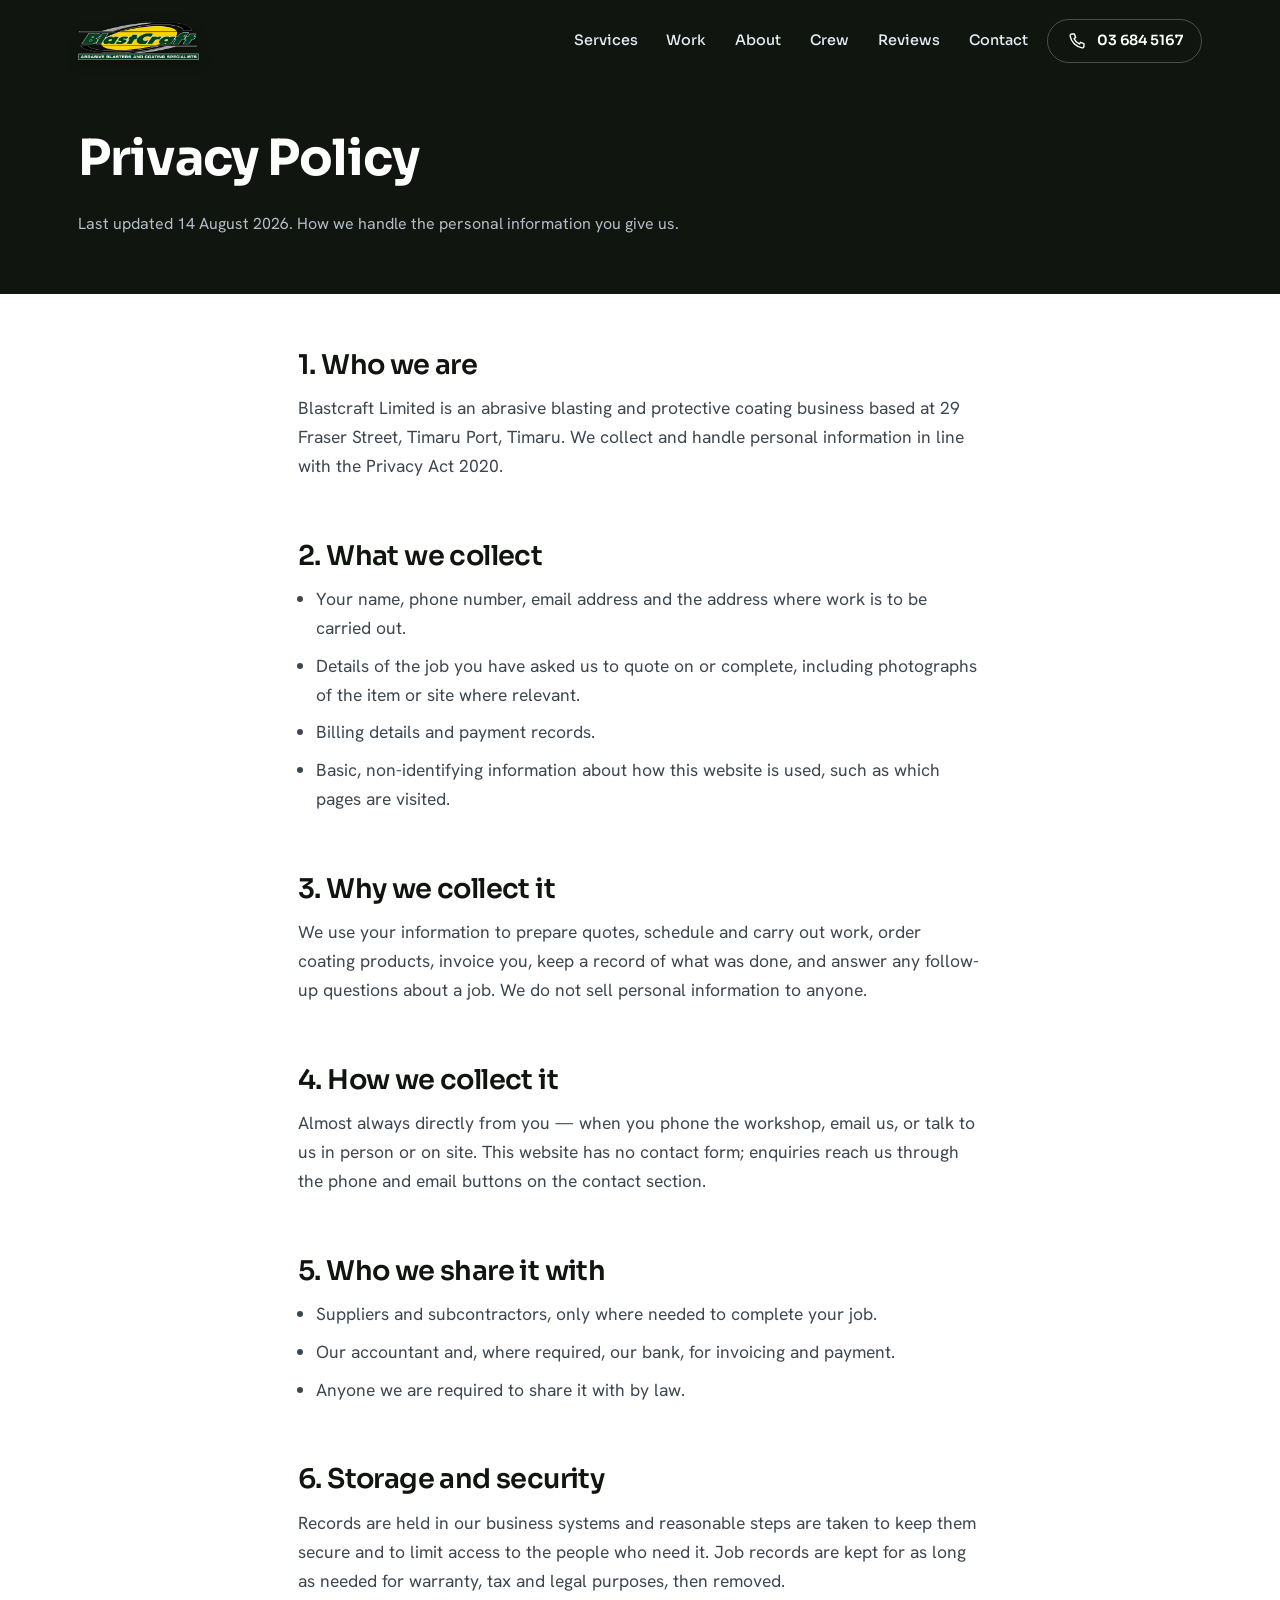
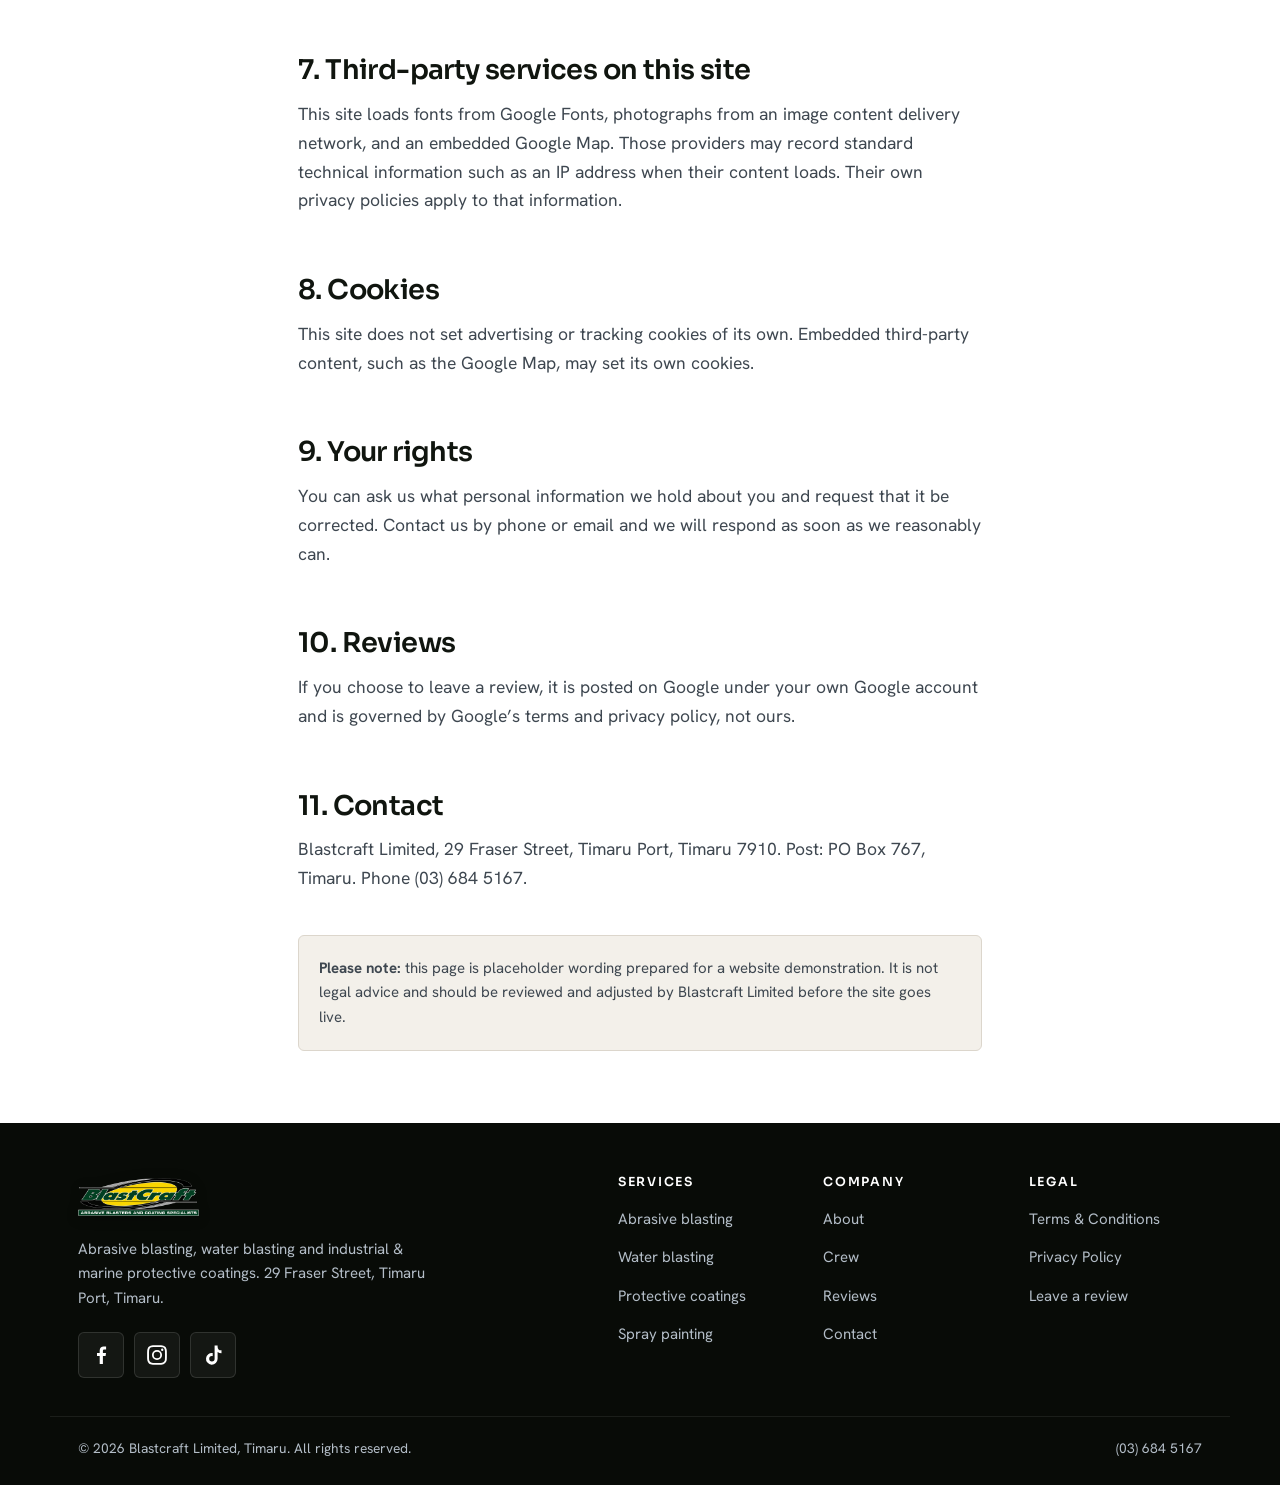
==== commit 8b1c3bb4: "Update demo via Claude Code" ====
--- a/privacy.html
+++ b/privacy.html
@@ -5,9 +5,9 @@
 <meta name="viewport" content="width=device-width, initial-scale=1">
 <title>Privacy Policy | Blastcraft Limited, Timaru</title>
 <meta name="description" content="How Blastcraft Limited of Timaru collects, uses and protects personal information.">
-<meta name="theme-color" content="#0A121B">
+<meta name="theme-color" content="#10150F">
 <meta name="robots" content="noindex">
-<link rel="icon" href="data:image/svg+xml,%3Csvg xmlns='http://www.w3.org/2000/svg' viewBox='0 0 64 64'%3E%3Crect width='64' height='64' rx='12' fill='%230A121B'/%3E%3Cpath d='M32 12l4.6 10.9L48 27.5l-8.6 8.1 1.9 11.9L32 42l-9.3 5.5 1.9-11.9L16 27.5l11.4-4.6z' fill='%23C9803D'/%3E%3C/svg%3E">
+<link rel="icon" href="data:image/svg+xml,%3Csvg xmlns='http://www.w3.org/2000/svg' viewBox='0 0 64 64'%3E%3Crect width='64' height='64' rx='12' fill='%2305402A'/%3E%3Cpath d='M32 12l4.6 10.9L48 27.5l-8.6 8.1 1.9 11.9L32 42l-9.3 5.5 1.9-11.9L16 27.5l11.4-4.6z' fill='%23F5C400'/%3E%3C/svg%3E">
 <link rel="preconnect" href="https://fonts.googleapis.com">
 <link rel="preconnect" href="https://fonts.gstatic.com" crossorigin>
 <link href="https://fonts.googleapis.com/css2?family=Sora:wght@300;400;600;700&family=Hanken+Grotesk:wght@400;500;600;700&display=swap" rel="stylesheet">
@@ -32,8 +32,7 @@
 <header class="nav is-stuck" id="nav">
   <div class="wrap nav__inner">
     <a class="brand" href="index.html" aria-label="Blastcraft Limited home">
-      <span class="brand__mark" aria-hidden="true"><svg viewBox="0 0 32 32"><path fill="currentColor" d="M16 3.5l3 7.2 7.5 3-5.6 5.3 1.2 7.8L16 23l-6.1 3.8 1.2-7.8L5.5 13.7l7.5-3z"/></svg></span>
-      <span class="brand__text"><strong>BLASTCRAFT</strong><small>Timaru</small></span>
+      <img class="brand__logo" src="img/logo.png" alt="Blast Craft — Abrasive Blasters and Coating Specialists" width="800" height="252">
     </a>
     <nav class="nav__links" id="navLinks" aria-label="Main">
       <a href="index.html#services">Services</a>
@@ -116,8 +115,7 @@
   <div class="wrap foot__inner">
     <div class="foot__brand">
       <a class="brand brand--foot" href="index.html">
-        <span class="brand__mark" aria-hidden="true"><svg viewBox="0 0 32 32"><path fill="currentColor" d="M16 3.5l3 7.2 7.5 3-5.6 5.3 1.2 7.8L16 23l-6.1 3.8 1.2-7.8L5.5 13.7l7.5-3z"/></svg></span>
-        <span class="brand__text"><strong>BLASTCRAFT</strong><small>Timaru</small></span>
+        <img class="brand__logo" src="img/logo.png" alt="Blast Craft — Abrasive Blasters and Coating Specialists" width="800" height="252">
       </a>
       <p>Abrasive blasting, water blasting and industrial &amp; marine protective coatings. 29 Fraser Street, Timaru Port, Timaru.</p>
       <div class="socials__row socials__row--foot">
--- a/styles.css
+++ b/styles.css
@@ -1,11 +1,11 @@
 /* ============================================================
    Blastcraft Limited — Timaru
-   Archetype: Premium  |  Type: Sora + Hanken Grotesk
+   Archetype: Industrial livery  |  Type: Sora + Hanken Grotesk
    ============================================================ */
 
 :root{
-  --ink:#0A121B;
-  --ink-2:#101C29;
+  --ink:#10150F;
+  --ink-2:#171E17;
   --ink-3:#17263608;
   --bone:#F3F0EA;
   --paper:#FFFFFF;
@@ -13,15 +13,17 @@
   --line-dark:#FFFFFF1F;
   --body:#3E4750;
   --body-dark:#B3BDC7;
-  --head:#0A121B;
-  --accent:#C9803D;
-  --accent-lt:#E0A268;
-  --accent-dk:#A2601F;
-  --r:14px;
-  --r-lg:20px;
+  --head:#10150F;
+  --accent:#05402A;
+  --accent-lt:#5FBE8C;
+  --accent-dk:#032A1B;
+  --gold:#F5C400;
+  --gold-dk:#B88F00;
+  --r:6px;
+  --r-lg:10px;
   --wrap:1180px;
-  --shadow:0 18px 44px -26px rgba(10,18,27,.42);
-  --shadow-lg:0 34px 70px -34px rgba(10,18,27,.55);
+  --shadow:0 18px 44px -26px rgba(16,21,15,.42);
+  --shadow-lg:0 34px 70px -34px rgba(16,21,15,.55);
   --ease:cubic-bezier(.22,.61,.36,1);
 }
 
@@ -99,7 +101,7 @@
   gap:.6rem;
   min-height:48px;
   padding:.78rem 1.35rem;
-  border-radius:999px;
+  border-radius:4px;
   font-family:'Sora',sans-serif;
   font-size:.93rem;
   font-weight:600;
@@ -111,8 +113,8 @@
 }
 .btn--lg{min-height:56px;padding:.95rem 1.7rem;font-size:1rem}
 .btn--block{width:100%}
-.btn--accent{background:var(--accent);color:#fff;box-shadow:0 14px 30px -16px rgba(201,128,61,.85)}
-.btn--accent:hover{background:var(--accent-lt);transform:translateY(-2px)}
+.btn--accent{background:var(--gold);color:var(--ink);box-shadow:0 14px 30px -16px rgba(245,196,0,.7)}
+.btn--accent:hover{background:#fff;transform:translateY(-2px)}
 .btn--outline{border-color:#ffffff59;color:#fff}
 .btn--outline:hover{background:#ffffff17;border-color:#fff;transform:translateY(-2px)}
 .btn--dark{background:var(--ink);color:#fff}
@@ -144,10 +146,10 @@
   overflow:hidden;
 }
 .intro__word{animation:introUp .9s var(--ease) both}
-.intro__word--accent{color:var(--accent);animation-delay:.14s}
+.intro__word--accent{color:var(--gold);animation-delay:.14s}
 @keyframes introUp{from{transform:translateY(110%);opacity:0}to{transform:translateY(0);opacity:1}}
 .intro__bar{width:min(220px,54vw);height:2px;background:#ffffff1f;overflow:hidden;border-radius:2px}
-.intro__bar i{display:block;height:100%;width:100%;background:var(--accent);transform:translateX(-100%);animation:introBar 1.15s var(--ease) .2s forwards}
+.intro__bar i{display:block;height:100%;width:100%;background:var(--gold);transform:translateX(-100%);animation:introBar 1.15s var(--ease) .2s forwards}
 @keyframes introBar{to{transform:translateX(0)}}
 
 /* ---------- Reveal ---------- */
@@ -163,7 +165,7 @@
   transition:background .4s var(--ease),box-shadow .4s var(--ease),backdrop-filter .4s;
 }
 .nav.is-stuck{
-  background:rgba(10,18,27,.93);
+  background:rgba(16,21,15,.93);
   backdrop-filter:blur(14px);
   -webkit-backdrop-filter:blur(14px);
   box-shadow:0 1px 0 #ffffff17;
@@ -175,30 +177,14 @@
   min-height:70px;
 }
 .brand{display:flex;align-items:center;gap:.6rem;margin-right:auto;min-height:44px}
-.brand__mark{width:28px;height:28px;color:var(--accent);flex:none}
-.brand__mark svg{width:100%;height:100%;display:block}
-.brand__text{display:flex;flex-direction:column;line-height:1}
-.brand__text strong{
-  font-family:'Sora',sans-serif;
-  font-size:.98rem;
-  font-weight:700;
-  letter-spacing:.11em;
-  color:#fff;
-}
-.brand__text small{
-  font-size:.62rem;
-  letter-spacing:.22em;
-  text-transform:uppercase;
-  color:var(--accent-lt);
-  margin-top:3px;
-}
+.brand__logo{height:38px;width:auto;flex:none;filter:drop-shadow(0 2px 6px rgba(0,0,0,.35))}
 .nav__links{display:none}
 .nav__call{
   display:inline-flex;
   width:46px;height:46px;
   min-height:46px;
   padding:0;
-  border-radius:12px;
+  border-radius:6px;
   background:#ffffff14;
   flex:none;
 }
@@ -209,7 +195,7 @@
   display:grid;place-items:center;
   background:#ffffff14;
   border:1px solid #ffffff33;
-  border-radius:12px;
+  border-radius:6px;
   color:#fff;
   cursor:pointer;
   flex:none;
@@ -219,7 +205,7 @@
 .nav.is-open .nav__toggle .ic--menu{display:none}
 .nav.is-open .nav__toggle .ic--close{display:block}
 
-.nav.is-open{background:rgba(10,18,27,.98);backdrop-filter:blur(14px);-webkit-backdrop-filter:blur(14px)}
+.nav.is-open{background:rgba(16,21,15,.98);backdrop-filter:blur(14px);-webkit-backdrop-filter:blur(14px)}
 .nav.is-open .nav__links{
   display:flex;
   flex-direction:column;
@@ -268,8 +254,8 @@
 .hero__scrim{
   position:absolute;inset:0;z-index:-1;
   background:
-    linear-gradient(180deg,rgba(10,18,27,.72) 0%,rgba(10,18,27,.44) 34%,rgba(10,18,27,.88) 100%),
-    linear-gradient(95deg,rgba(10,18,27,.7) 0%,rgba(10,18,27,.24) 72%);
+    linear-gradient(180deg,rgba(16,21,15,.72) 0%,rgba(16,21,15,.44) 34%,rgba(16,21,15,.88) 100%),
+    linear-gradient(95deg,rgba(16,21,15,.7) 0%,rgba(16,21,15,.24) 72%);
 }
 .hero__inner{position:relative}
 .hero__title{color:#fff;max-width:16ch;margin-bottom:.55em}
@@ -296,7 +282,7 @@
   font-size:.87rem;
   max-width:100%;
 }
-.ratewidget__stars{display:inline-flex;gap:2px;color:var(--accent-lt)}
+.ratewidget__stars{display:inline-flex;gap:2px;color:var(--gold)}
 .ratewidget__stars .ic{width:15px;height:15px;fill:currentColor}
 .ratewidget__txt strong{font-family:'Sora',sans-serif;font-weight:600}
 .ratewidget__tag{
@@ -319,19 +305,21 @@
   z-index:2;
 }
 .hero__dot{
-  width:26px;height:4px;
+  width:40px;height:4px;
   border:0;padding:0;
   border-radius:2px;
   background:#ffffff3d;
   cursor:pointer;
-  transition:background .3s var(--ease),width .3s var(--ease);
-}
-.hero__dot.is-on{background:var(--accent);width:40px}
+  transform:scaleX(.65);
+  transform-origin:left;
+  transition:background .3s var(--ease),transform .3s var(--ease);
+}
+.hero__dot.is-on{background:var(--gold);transform:scaleX(1)}
 
 /* ---------- Trust strip ---------- */
 .trust{background:var(--ink-2);padding:44px 0;border-top:1px solid #ffffff0f}
 .trust__grid{display:grid;gap:30px}
-.trust__item .ic--lg{color:var(--accent);stroke:currentColor;fill:none;margin-bottom:.8rem}
+.trust__item .ic--lg{color:var(--accent-lt);stroke:currentColor;fill:none;margin-bottom:.8rem}
 .trust__item h3{color:#fff;font-size:1.02rem;margin-bottom:.35em}
 .trust__item p{color:var(--body-dark);font-size:.95rem;margin:0}
 
@@ -354,7 +342,7 @@
   text-transform:uppercase;
   font-weight:600;
   padding:.4rem .8rem;
-  border-radius:999px;
+  border-radius:3px;
   border:1px solid var(--line);
   background:#fff;
   color:var(--accent-dk);
@@ -369,7 +357,7 @@
   overflow:hidden;
   transition:transform .45s var(--ease),box-shadow .45s var(--ease),border-color .45s var(--ease);
 }
-.card:hover{transform:translateY(-5px);box-shadow:var(--shadow-lg);border-color:#C9803D66}
+.card:hover{transform:translateY(-5px);box-shadow:var(--shadow-lg);border-color:#05402A66}
 .card__media{aspect-ratio:16/9;overflow:hidden;background:var(--ink-2)}
 .card__media img{width:100%;height:100%;object-fit:cover;transition:transform .8s var(--ease)}
 .card:hover .card__media img{transform:scale(1.05)}
@@ -425,7 +413,7 @@
 .avatar{
   width:60px;height:60px;
   display:grid;place-items:center;
-  border-radius:50%;
+  border-radius:22%;
   background:var(--ink);
   color:var(--accent-lt);
   border:2px solid var(--accent);
@@ -451,7 +439,7 @@
 }
 .review:hover{transform:translateY(-4px);box-shadow:var(--shadow-lg)}
 .review__q{position:absolute;top:20px;right:20px;color:var(--line);fill:currentColor}
-.stars{display:flex;gap:2px;color:var(--accent);margin-bottom:.85rem}
+.stars{display:flex;gap:2px;color:var(--gold);margin-bottom:.85rem}
 .stars .ic{width:16px;height:16px;fill:currentColor}
 .review p{font-size:1rem;color:var(--head);margin:0 0 1.1rem}
 .review footer{display:flex;flex-direction:column;border-top:1px solid var(--line);padding-top:.85rem}
@@ -481,7 +469,7 @@
   padding:.85rem 0;
   border-bottom:1px solid var(--line-dark);
 }
-.inforows .ic--md{color:var(--accent);stroke:currentColor;fill:none;margin-top:2px}
+.inforows .ic--md{color:var(--accent-lt);stroke:currentColor;fill:none;margin-top:2px}
 .inforows div{display:flex;flex-direction:column;min-width:0}
 .inforows span:first-child{
   font-size:.68rem;
@@ -514,13 +502,13 @@
 .socials__row a{
   width:46px;height:46px;
   display:grid;place-items:center;
-  border-radius:12px;
+  border-radius:6px;
   background:#ffffff0f;
   border:1px solid #ffffff26;
   color:#fff;
   transition:background .3s var(--ease),border-color .3s var(--ease),transform .3s var(--ease),color .3s var(--ease);
 }
-.socials__row a:hover{background:var(--accent);border-color:var(--accent);color:#fff;transform:translateY(-2px)}
+.socials__row a:hover{background:var(--gold);border-color:var(--gold);color:var(--ink);transform:translateY(-2px)}
 .socials__row .ic{fill:currentColor}
 
 .actionbox{
@@ -552,7 +540,7 @@
 .map iframe{display:block;width:100%;height:340px;border:0;filter:grayscale(.28) contrast(1.04)}
 
 /* ---------- Footer ---------- */
-.foot{background:#060C13;color:var(--body-dark);padding:52px 0 0}
+.foot{background:#080B07;color:var(--body-dark);padding:52px 0 0}
 .foot__inner{display:grid;gap:34px}
 .foot__brand p{font-size:.94rem;max-width:44ch;margin:1.1rem 0 1.3rem}
 .brand--foot{margin-right:0}
@@ -651,7 +639,7 @@
     position:absolute;
     left:0;bottom:-2px;
     width:100%;height:1.5px;
-    background:var(--accent);
+    background:var(--gold);
     transform:scaleX(0);
     transform-origin:left;
     transition:transform .35s var(--ease);
@@ -671,6 +659,8 @@
   .hero{align-items:center;padding:150px 0 110px}
   .hero__sub{font-size:1.13rem}
   .cards{grid-template-columns:repeat(3,1fr);gap:24px}
+  .card--wide{grid-column:span 2}
+  .card--wide .card__media{aspect-ratio:21/9}
   .masonry{column-count:3}
   .crew{grid-template-columns:repeat(3,1fr);gap:24px}
   .reviews{grid-template-columns:repeat(4,1fr)}
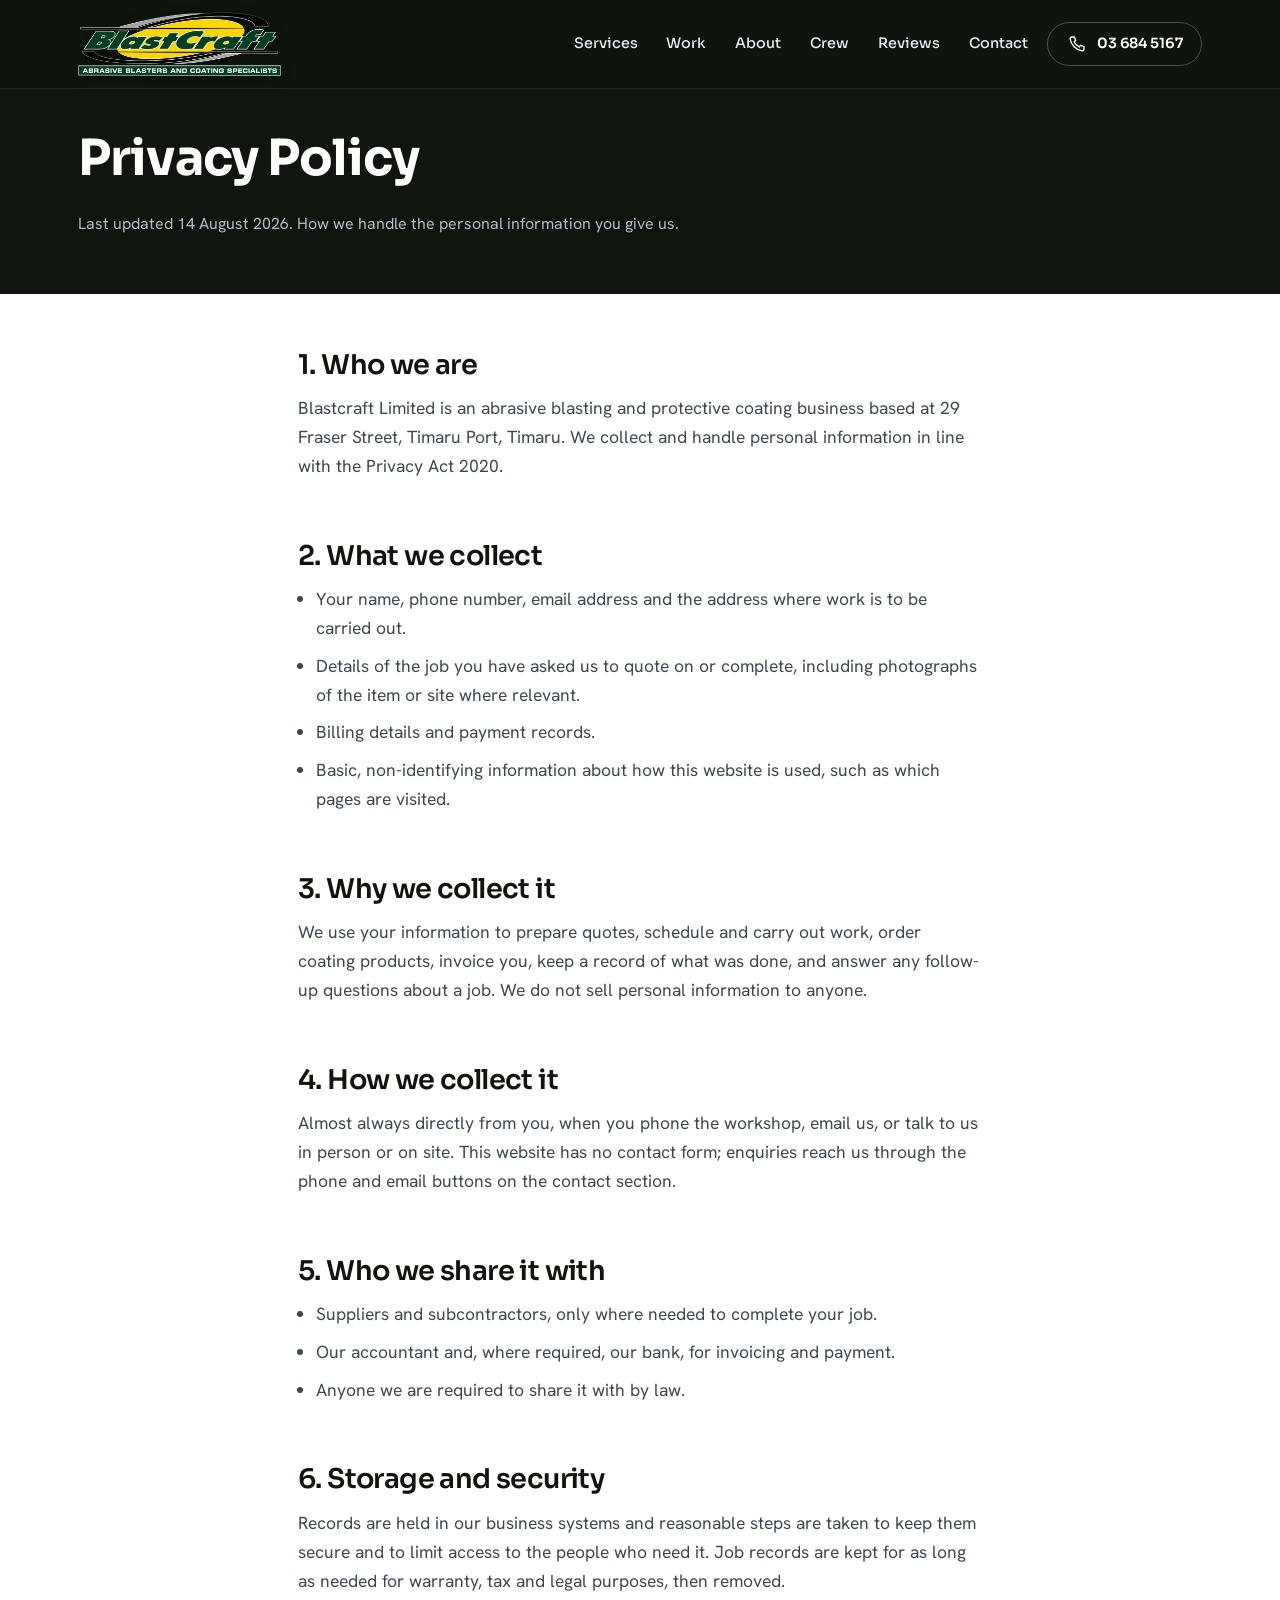
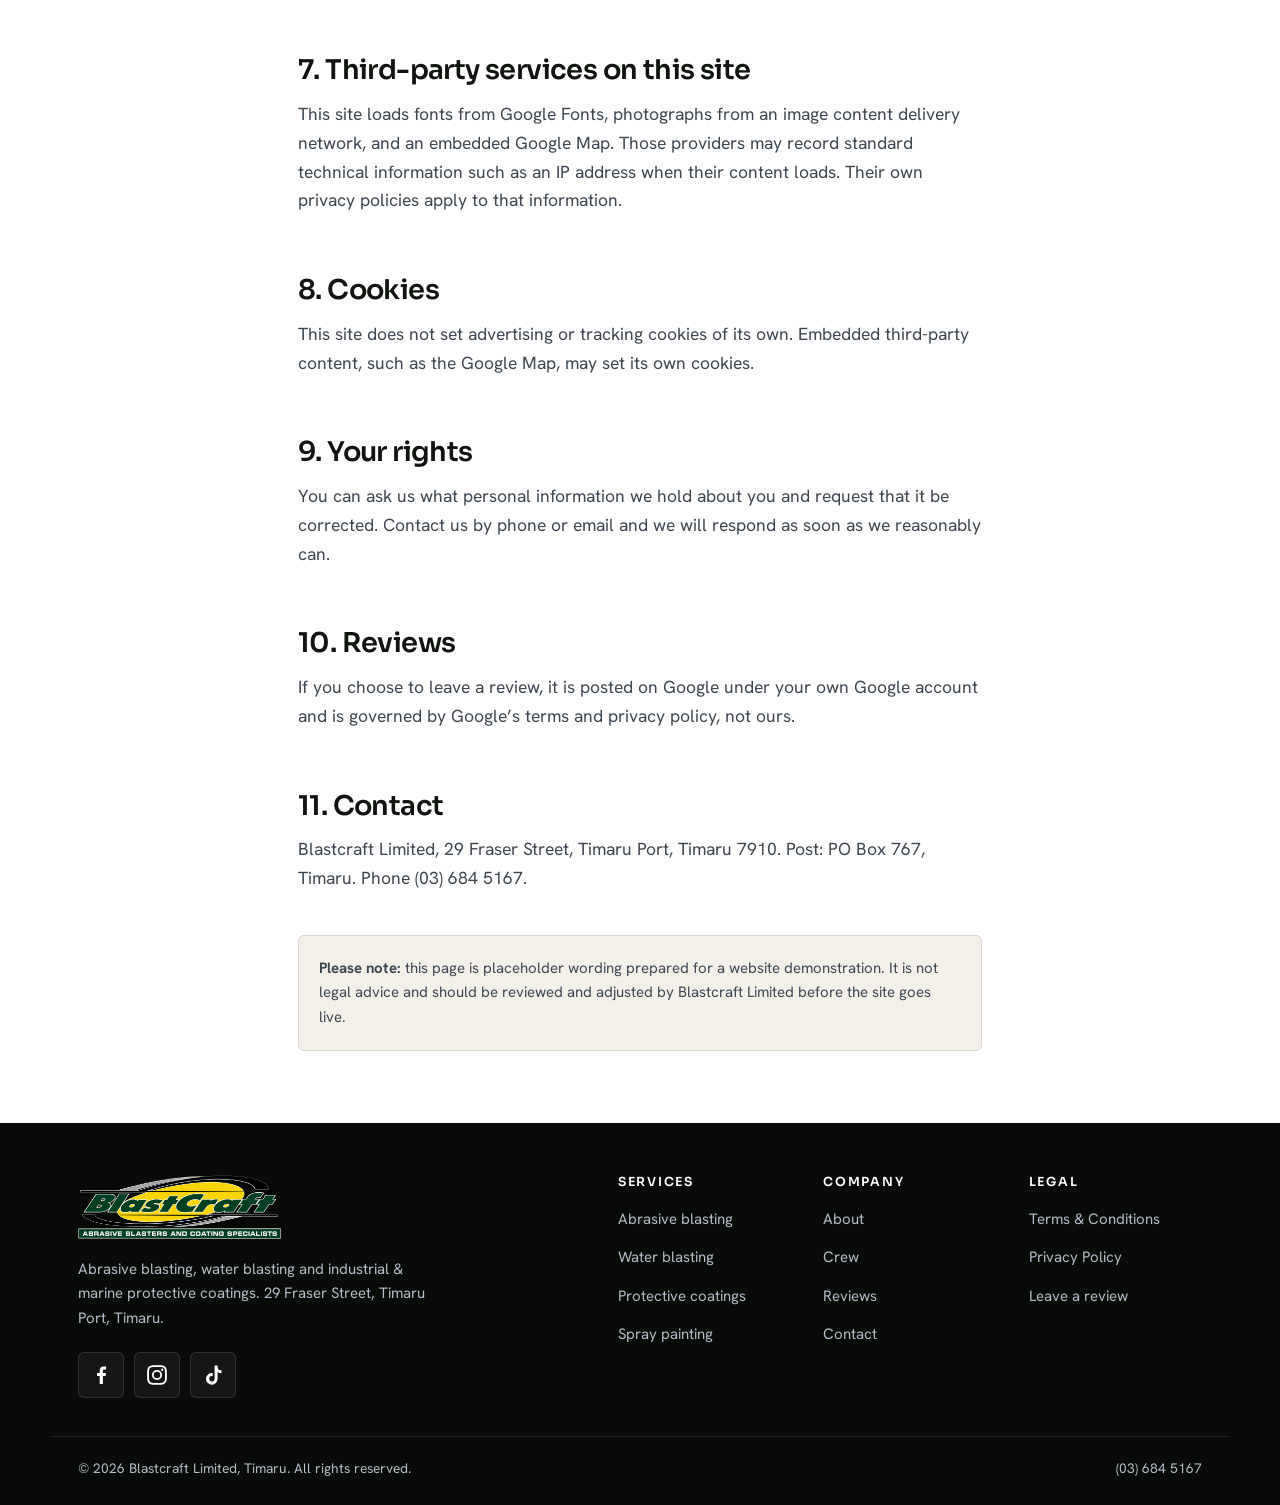
==== commit 6a3aa554: "Apply new build prompt: bigger logo, hero eyebrow, rotating example-review widget replaces fake aggr" ====
--- a/privacy.html
+++ b/privacy.html
@@ -7,7 +7,7 @@
 <meta name="description" content="How Blastcraft Limited of Timaru collects, uses and protects personal information.">
 <meta name="theme-color" content="#10150F">
 <meta name="robots" content="noindex">
-<link rel="icon" href="data:image/svg+xml,%3Csvg xmlns='http://www.w3.org/2000/svg' viewBox='0 0 64 64'%3E%3Crect width='64' height='64' rx='12' fill='%2305402A'/%3E%3Cpath d='M32 12l4.6 10.9L48 27.5l-8.6 8.1 1.9 11.9L32 42l-9.3 5.5 1.9-11.9L16 27.5l11.4-4.6z' fill='%23F5C400'/%3E%3C/svg%3E">
+<link rel="icon" href="favicon.png" type="image/png">
 <link rel="preconnect" href="https://fonts.googleapis.com">
 <link rel="preconnect" href="https://fonts.gstatic.com" crossorigin>
 <link href="https://fonts.googleapis.com/css2?family=Sora:wght@300;400;600;700&family=Hanken+Grotesk:wght@400;500;600;700&display=swap" rel="stylesheet">
@@ -24,15 +24,11 @@
   <symbol id="i-tt" viewBox="0 0 24 24"><path fill="currentColor" d="M16.6 2.5h-3v13.3a2.7 2.7 0 1 1-2.7-2.7c.28 0 .55.04.8.12v-3.1a5.8 5.8 0 1 0 4.9 5.72V9.1a6.6 6.6 0 0 0 3.9 1.26V7.3a3.7 3.7 0 0 1-3.9-3.6z"/></symbol>
 </svg>
 
-<div class="intro" id="intro" aria-hidden="true">
-  <div class="intro__mark"><span class="intro__word">BLAST</span><span class="intro__word intro__word--accent">CRAFT</span></div>
-  <div class="intro__bar"><i></i></div>
-</div>
 
 <header class="nav is-stuck" id="nav">
   <div class="wrap nav__inner">
     <a class="brand" href="index.html" aria-label="Blastcraft Limited home">
-      <img class="brand__logo" src="img/logo.png" alt="Blast Craft — Abrasive Blasters and Coating Specialists" width="800" height="252">
+      <img class="brand__logo" src="img/logo.png" alt="Blast Craft, Abrasive Blasters and Coating Specialists" width="800" height="252">
     </a>
     <nav class="nav__links" id="navLinks" aria-label="Main">
       <a href="index.html#services">Services</a>
@@ -77,7 +73,7 @@
     <p>We use your information to prepare quotes, schedule and carry out work, order coating products, invoice you, keep a record of what was done, and answer any follow-up questions about a job. We do not sell personal information to anyone.</p>
 
     <h2>4. How we collect it</h2>
-    <p>Almost always directly from you — when you phone the workshop, email us, or talk to us in person or on site. This website has no contact form; enquiries reach us through the phone and email buttons on the contact section.</p>
+    <p>Almost always directly from you, when you phone the workshop, email us, or talk to us in person or on site. This website has no contact form; enquiries reach us through the phone and email buttons on the contact section.</p>
 
     <h2>5. Who we share it with</h2>
     <ul>
@@ -115,7 +111,7 @@
   <div class="wrap foot__inner">
     <div class="foot__brand">
       <a class="brand brand--foot" href="index.html">
-        <img class="brand__logo" src="img/logo.png" alt="Blast Craft — Abrasive Blasters and Coating Specialists" width="800" height="252">
+        <img class="brand__logo" src="img/logo.png" alt="Blast Craft, Abrasive Blasters and Coating Specialists" width="800" height="252">
       </a>
       <p>Abrasive blasting, water blasting and industrial &amp; marine protective coatings. 29 Fraser Street, Timaru Port, Timaru.</p>
       <div class="socials__row socials__row--foot">
@@ -126,21 +122,21 @@
     </div>
     <nav class="foot__nav" aria-label="Footer">
       <div>
-        <h4>Services</h4>
+        <h3>Services</h3>
         <a href="index.html#services">Abrasive blasting</a>
         <a href="index.html#services">Water blasting</a>
         <a href="index.html#services">Protective coatings</a>
         <a href="index.html#services">Spray painting</a>
       </div>
       <div>
-        <h4>Company</h4>
+        <h3>Company</h3>
         <a href="index.html#about">About</a>
         <a href="index.html#crew">Crew</a>
         <a href="index.html#reviews">Reviews</a>
         <a href="index.html#contact">Contact</a>
       </div>
       <div>
-        <h4>Legal</h4>
+        <h3>Legal</h3>
         <a href="terms.html">Terms &amp; Conditions</a>
         <a href="privacy.html">Privacy Policy</a>
         <a href="https://www.google.com/maps/search/?api=1&query=Blast%20Craft%20Timaru" target="_blank" rel="noopener">Leave a review</a>
--- a/styles.css
+++ b/styles.css
@@ -1,5 +1,5 @@
 /* ============================================================
-   Blastcraft Limited — Timaru
+   Blastcraft Limited - Timaru
    Archetype: Industrial livery  |  Type: Sora + Hanken Grotesk
    ============================================================ */
 
@@ -113,7 +113,7 @@
 }
 .btn--lg{min-height:56px;padding:.95rem 1.7rem;font-size:1rem}
 .btn--block{width:100%}
-.btn--accent{background:var(--gold);color:var(--ink);box-shadow:0 14px 30px -16px rgba(245,196,0,.7)}
+.btn--accent{background:var(--gold);color:var(--ink);box-shadow:0 14px 30px -16px rgba(8,11,7,.6)}
 .btn--accent:hover{background:#fff;transform:translateY(-2px)}
 .btn--outline{border-color:#ffffff59;color:#fff}
 .btn--outline:hover{background:#ffffff17;border-color:#fff;transform:translateY(-2px)}
@@ -122,36 +122,6 @@
 .btn--ghost{border-color:#ffffff40;color:#fff;padding:.55rem 1.05rem;min-height:44px;font-size:.88rem}
 .btn--ghost:hover{background:#ffffff1a}
 
-/* ---------- Opening animation ---------- */
-.intro{
-  position:fixed;
-  inset:0;
-  z-index:9999;
-  background:var(--ink);
-  display:flex;
-  flex-direction:column;
-  align-items:center;
-  justify-content:center;
-  gap:1.4rem;
-  transition:opacity .6s var(--ease),visibility .6s;
-}
-.intro.is-done{opacity:0;visibility:hidden;pointer-events:none}
-.intro__mark{
-  font-family:'Sora',sans-serif;
-  font-weight:700;
-  font-size:clamp(1.5rem,7vw,2.6rem);
-  letter-spacing:.12em;
-  color:#fff;
-  display:flex;
-  overflow:hidden;
-}
-.intro__word{animation:introUp .9s var(--ease) both}
-.intro__word--accent{color:var(--gold);animation-delay:.14s}
-@keyframes introUp{from{transform:translateY(110%);opacity:0}to{transform:translateY(0);opacity:1}}
-.intro__bar{width:min(220px,54vw);height:2px;background:#ffffff1f;overflow:hidden;border-radius:2px}
-.intro__bar i{display:block;height:100%;width:100%;background:var(--gold);transform:translateX(-100%);animation:introBar 1.15s var(--ease) .2s forwards}
-@keyframes introBar{to{transform:translateX(0)}}
-
 /* ---------- Reveal ---------- */
 .reveal{opacity:0;transform:translateY(22px);transition:opacity .8s var(--ease),transform .8s var(--ease)}
 .reveal.is-in{opacity:1;transform:none}
@@ -161,10 +131,6 @@
   position:fixed;
   top:0;left:0;right:0;
   z-index:900;
-  background:transparent;
-  transition:background .4s var(--ease),box-shadow .4s var(--ease),backdrop-filter .4s;
-}
-.nav.is-stuck{
   background:rgba(16,21,15,.93);
   backdrop-filter:blur(14px);
   -webkit-backdrop-filter:blur(14px);
@@ -177,7 +143,7 @@
   min-height:70px;
 }
 .brand{display:flex;align-items:center;gap:.6rem;margin-right:auto;min-height:44px}
-.brand__logo{height:38px;width:auto;flex:none;filter:drop-shadow(0 2px 6px rgba(0,0,0,.35))}
+.brand__logo{height:52px;width:auto;flex:none;filter:drop-shadow(0 2px 6px rgba(0,0,0,.35))}
 .nav__links{display:none}
 .nav__call{
   display:inline-flex;
@@ -267,26 +233,35 @@
 }
 .hero__cta{display:flex;flex-direction:column;gap:.7rem;margin-bottom:1.5rem}
 
-.ratewidget{
+.hero__eyebrow{
   display:inline-flex;
   align-items:center;
-  gap:.6rem;
-  flex-wrap:wrap;
-  padding:.6rem 1rem;
-  border-radius:999px;
-  background:rgba(255,255,255,.09);
+  gap:.65rem;
+  font-family:'Sora',sans-serif;
+  font-size:.74rem;
+  letter-spacing:.2em;
+  text-transform:uppercase;
+  font-weight:600;
+  color:var(--gold);
+  margin-bottom:1rem;
+}
+.hero__eyebrow::before{content:"";width:22px;height:2px;background:var(--gold)}
+
+.herorev{
+  max-width:460px;
+  padding:.85rem 1.1rem;
+  border-radius:var(--r);
+  background:rgba(16,21,15,.62);
   border:1px solid rgba(255,255,255,.24);
   backdrop-filter:blur(12px);
   -webkit-backdrop-filter:blur(12px);
   color:#fff;
-  font-size:.87rem;
-  max-width:100%;
-}
-.ratewidget__stars{display:inline-flex;gap:2px;color:var(--gold)}
-.ratewidget__stars .ic{width:15px;height:15px;fill:currentColor}
-.ratewidget__txt strong{font-family:'Sora',sans-serif;font-weight:600}
-.ratewidget__tag{
-  font-size:.62rem;
+}
+.herorev__top{display:flex;align-items:center;justify-content:space-between;gap:.6rem;margin-bottom:.45rem}
+.herorev__stars{display:inline-flex;gap:2px;color:var(--gold)}
+.herorev__stars .ic{width:15px;height:15px;fill:currentColor}
+.herorev__tag{
+  font-size:.7rem;
   letter-spacing:.14em;
   text-transform:uppercase;
   padding:.2rem .5rem;
@@ -294,6 +269,24 @@
   background:rgba(255,255,255,.14);
   border:1px solid rgba(255,255,255,.2);
   color:#D5DDE5;
+}
+.herorev__body{min-height:72px;transition:opacity .45s var(--ease)}
+.herorev__body.is-fading{opacity:0}
+.herorev__body q{
+  quotes:"\201C" "\201D";
+  display:block;
+  font-size:.9rem;
+  line-height:1.5;
+  color:rgba(255,255,255,.96);
+}
+.herorev__by{
+  display:block;
+  margin-top:.4rem;
+  font-size:.72rem;
+  font-weight:600;
+  letter-spacing:.06em;
+  text-transform:uppercase;
+  color:rgba(255,255,255,.78);
 }
 
 .hero__dots{
@@ -316,13 +309,6 @@
 }
 .hero__dot.is-on{background:var(--gold);transform:scaleX(1)}
 
-/* ---------- Trust strip ---------- */
-.trust{background:var(--ink-2);padding:44px 0;border-top:1px solid #ffffff0f}
-.trust__grid{display:grid;gap:30px}
-.trust__item .ic--lg{color:var(--accent-lt);stroke:currentColor;fill:none;margin-bottom:.8rem}
-.trust__item h3{color:#fff;font-size:1.02rem;margin-bottom:.35em}
-.trust__item p{color:var(--body-dark);font-size:.95rem;margin:0}
-
 /* ---------- Sections ---------- */
 .section{padding:66px 0}
 .section--bone{background:var(--bone)}
@@ -337,7 +323,7 @@
   display:inline-block;
   margin-top:.9rem;
   font-family:'Sora',sans-serif;
-  font-size:.68rem;
+  font-size:.72rem;
   letter-spacing:.15em;
   text-transform:uppercase;
   font-weight:600;
@@ -459,8 +445,34 @@
 .banner .btn{width:100%}
 
 /* ---------- Contact ---------- */
-.contact{display:grid;gap:34px}
-.contact__lead{color:var(--body-dark);font-size:1.02rem}
+.contact__lead{color:var(--body-dark)}
+.contact-box{
+  max-width:1120px;
+  background:#ffffff0a;
+  border:1px solid #ffffff1f;
+  border-radius:var(--r-lg);
+  overflow:hidden;
+  display:grid;
+  grid-template-columns:1fr;
+}
+.contact-box__map{position:relative;min-height:260px;background:var(--ink-2)}
+.contact-box__map iframe{
+  position:absolute;
+  inset:0;
+  width:100%;
+  height:100%;
+  border:0;
+  display:block;
+  filter:grayscale(.28) contrast(1.04);
+}
+.contact-box__info{padding:26px 22px 30px}
+.contact-box__btns{display:grid;gap:.7rem;margin-bottom:1.5rem}
+.contact-box__foot{
+  margin:1.2rem 0 0;
+  font-size:.87rem;
+  color:#8C97A2;
+  line-height:1.6;
+}
 .inforows{list-style:none;margin:0 0 1.9rem;padding:0;display:grid;gap:2px}
 .inforows li{
   display:flex;
@@ -472,7 +484,7 @@
 .inforows .ic--md{color:var(--accent-lt);stroke:currentColor;fill:none;margin-top:2px}
 .inforows div{display:flex;flex-direction:column;min-width:0}
 .inforows span:first-child{
-  font-size:.68rem;
+  font-size:.72rem;
   letter-spacing:.15em;
   text-transform:uppercase;
   color:#8C97A2;
@@ -490,7 +502,7 @@
 
 .socials__label{
   display:block;
-  font-size:.68rem;
+  font-size:.72rem;
   letter-spacing:.15em;
   text-transform:uppercase;
   color:#8C97A2;
@@ -511,34 +523,6 @@
 .socials__row a:hover{background:var(--gold);border-color:var(--gold);color:var(--ink);transform:translateY(-2px)}
 .socials__row .ic{fill:currentColor}
 
-.actionbox{
-  background:#ffffff0a;
-  border:1px solid #ffffff1f;
-  border-radius:var(--r-lg);
-  padding:28px 22px;
-}
-.actionbox h3{font-size:1.32rem;margin-bottom:.35em}
-.actionbox>p{color:var(--body-dark);font-size:.97rem;margin-bottom:1.3rem}
-.actionbox .btn{margin-bottom:.7rem}
-.actionbox__foot{
-  margin:1.1rem 0 0;
-  font-size:.87rem;
-  color:#8C97A2;
-  line-height:1.6;
-}
-
-/* ---------- Map ---------- */
-.mapsec{background:var(--ink);padding:0 0 66px}
-.map{
-  width:100%;
-  border-radius:var(--r-lg);
-  overflow:hidden;
-  border:1px solid #ffffff1f;
-  background:var(--ink-2);
-  box-shadow:var(--shadow-lg);
-}
-.map iframe{display:block;width:100%;height:340px;border:0;filter:grayscale(.28) contrast(1.04)}
-
 /* ---------- Footer ---------- */
 .foot{background:#080B07;color:var(--body-dark);padding:52px 0 0}
 .foot__inner{display:grid;gap:34px}
@@ -546,7 +530,7 @@
 .brand--foot{margin-right:0}
 .socials__row--foot a{background:#ffffff0d;border-color:#ffffff1f}
 .foot__nav{display:grid;grid-template-columns:repeat(2,1fr);gap:26px}
-.foot__nav h4{color:#fff;margin-bottom:.9em}
+.foot__nav h3{color:#fff;margin-bottom:.9em;font-size:.78rem;letter-spacing:.14em;text-transform:uppercase;font-weight:600}
 .foot__nav a{
   display:block;
   padding:.42rem 0;
@@ -604,11 +588,10 @@
   .reviews{grid-template-columns:repeat(2,1fr)}
   .crew{grid-template-columns:repeat(2,1fr)}
   .masonry{column-count:2}
-  .trust__grid{grid-template-columns:repeat(3,1fr);gap:24px}
   .foot__nav{grid-template-columns:repeat(3,1fr)}
   .banner .btn{width:auto}
   .foot__base{flex-direction:row;justify-content:space-between;align-items:center}
-  .map iframe{height:400px}
+  .contact-box__btns{grid-template-columns:1fr 1fr}
 }
 
 /* ============================================================
@@ -617,8 +600,8 @@
 @media (min-width:900px){
   html{scroll-padding-top:84px}
   .section{padding:96px 0}
-  .trust{padding:60px 0}
-  .nav__inner{min-height:82px;gap:1.2rem}
+  .nav__inner{min-height:88px;gap:1.2rem}
+  .brand__logo{height:64px}
   .nav__toggle{display:none}
   .nav__links{
     display:flex;
@@ -665,18 +648,16 @@
   .crew{grid-template-columns:repeat(3,1fr);gap:24px}
   .reviews{grid-template-columns:repeat(4,1fr)}
   .about{grid-template-columns:0.92fr 1fr;gap:60px;align-items:center}
-  .contact{grid-template-columns:1.06fr .94fr;gap:56px;align-items:start}
+  .contact-box{grid-template-columns:1fr 1.1fr}
+  .contact-box__map{min-height:100%}
+  .contact-box__info{padding:36px 38px 40px}
   .banner__inner{grid-template-columns:1fr auto;gap:40px}
   .foot__inner{grid-template-columns:1.15fr 1.4fr;gap:60px}
   .foot__nav{gap:32px}
-  .actionbox{padding:36px 32px}
-  .map iframe{height:460px}
-  .mapsec{padding-bottom:96px}
 }
 
 @media (min-width:1100px){
   .shead{margin-bottom:48px}
-  .map iframe{height:500px}
 }
 
 /* ---------- Reduced motion ---------- */
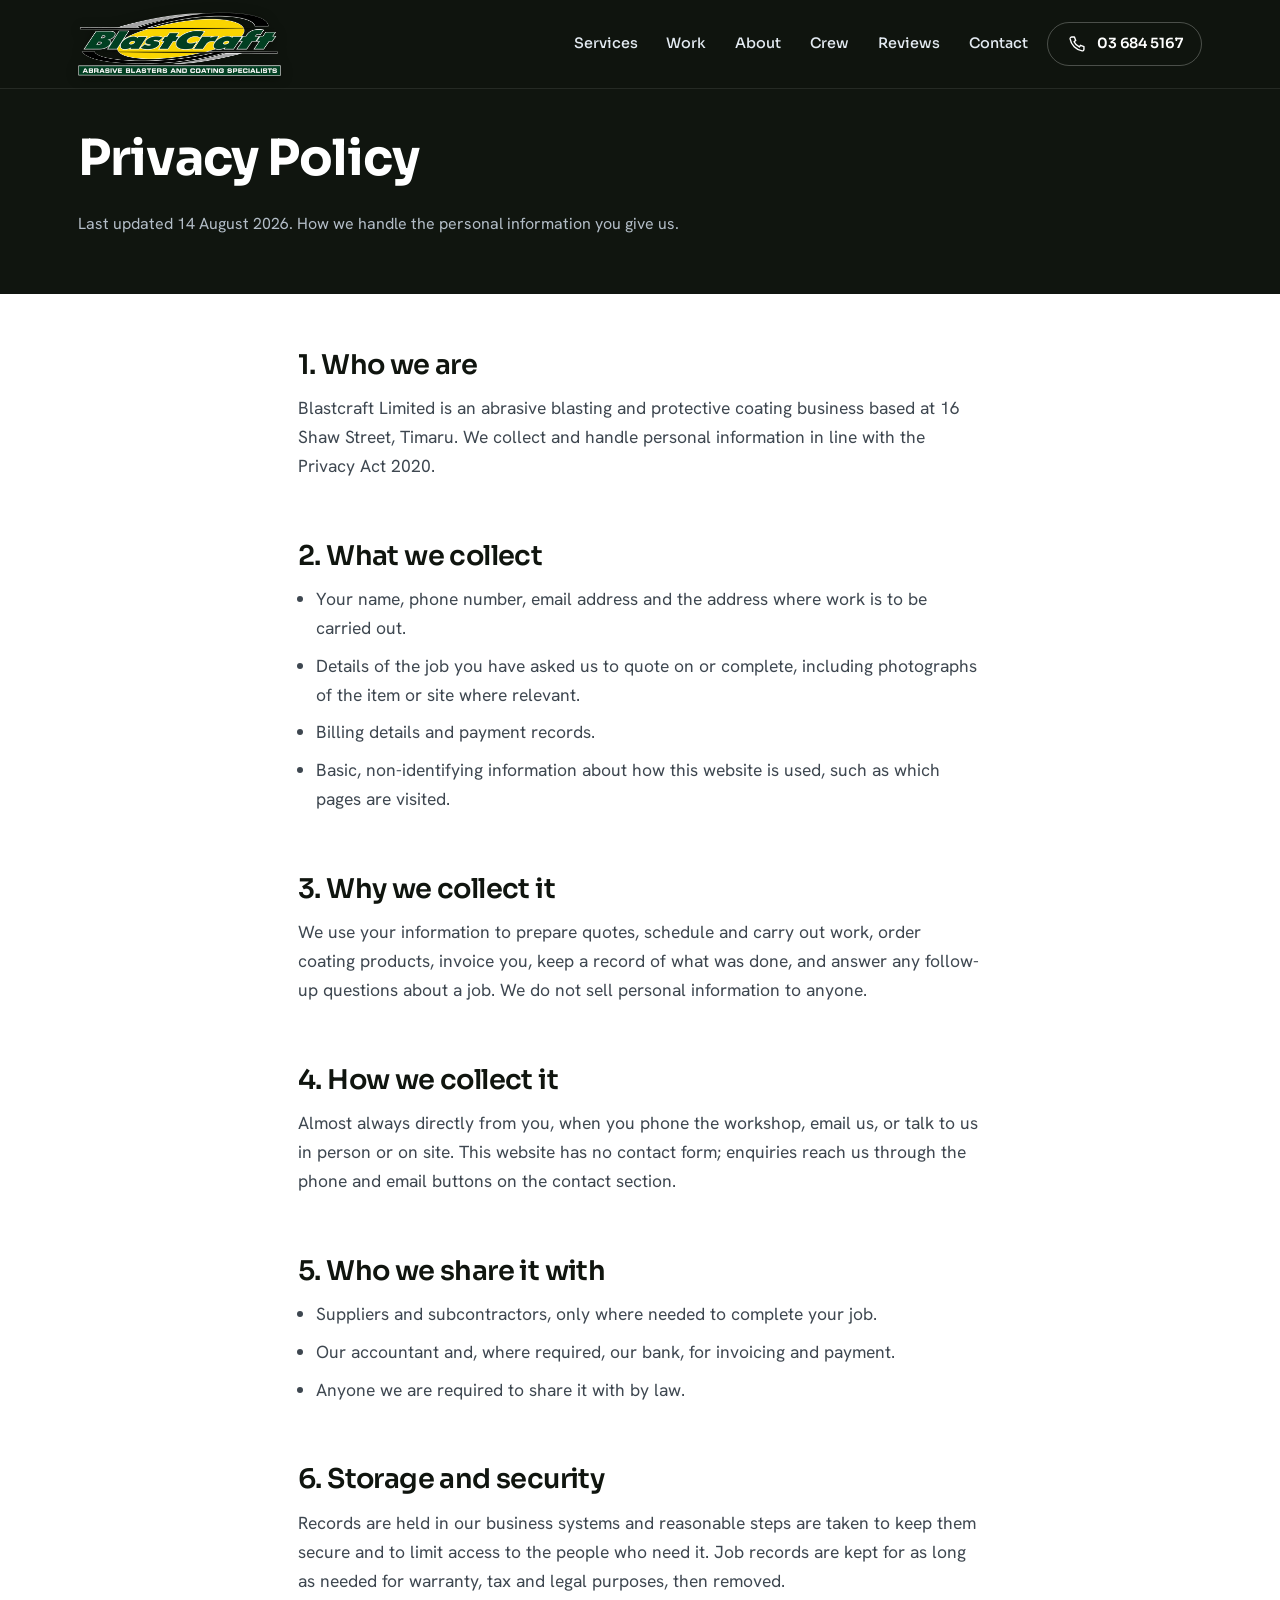
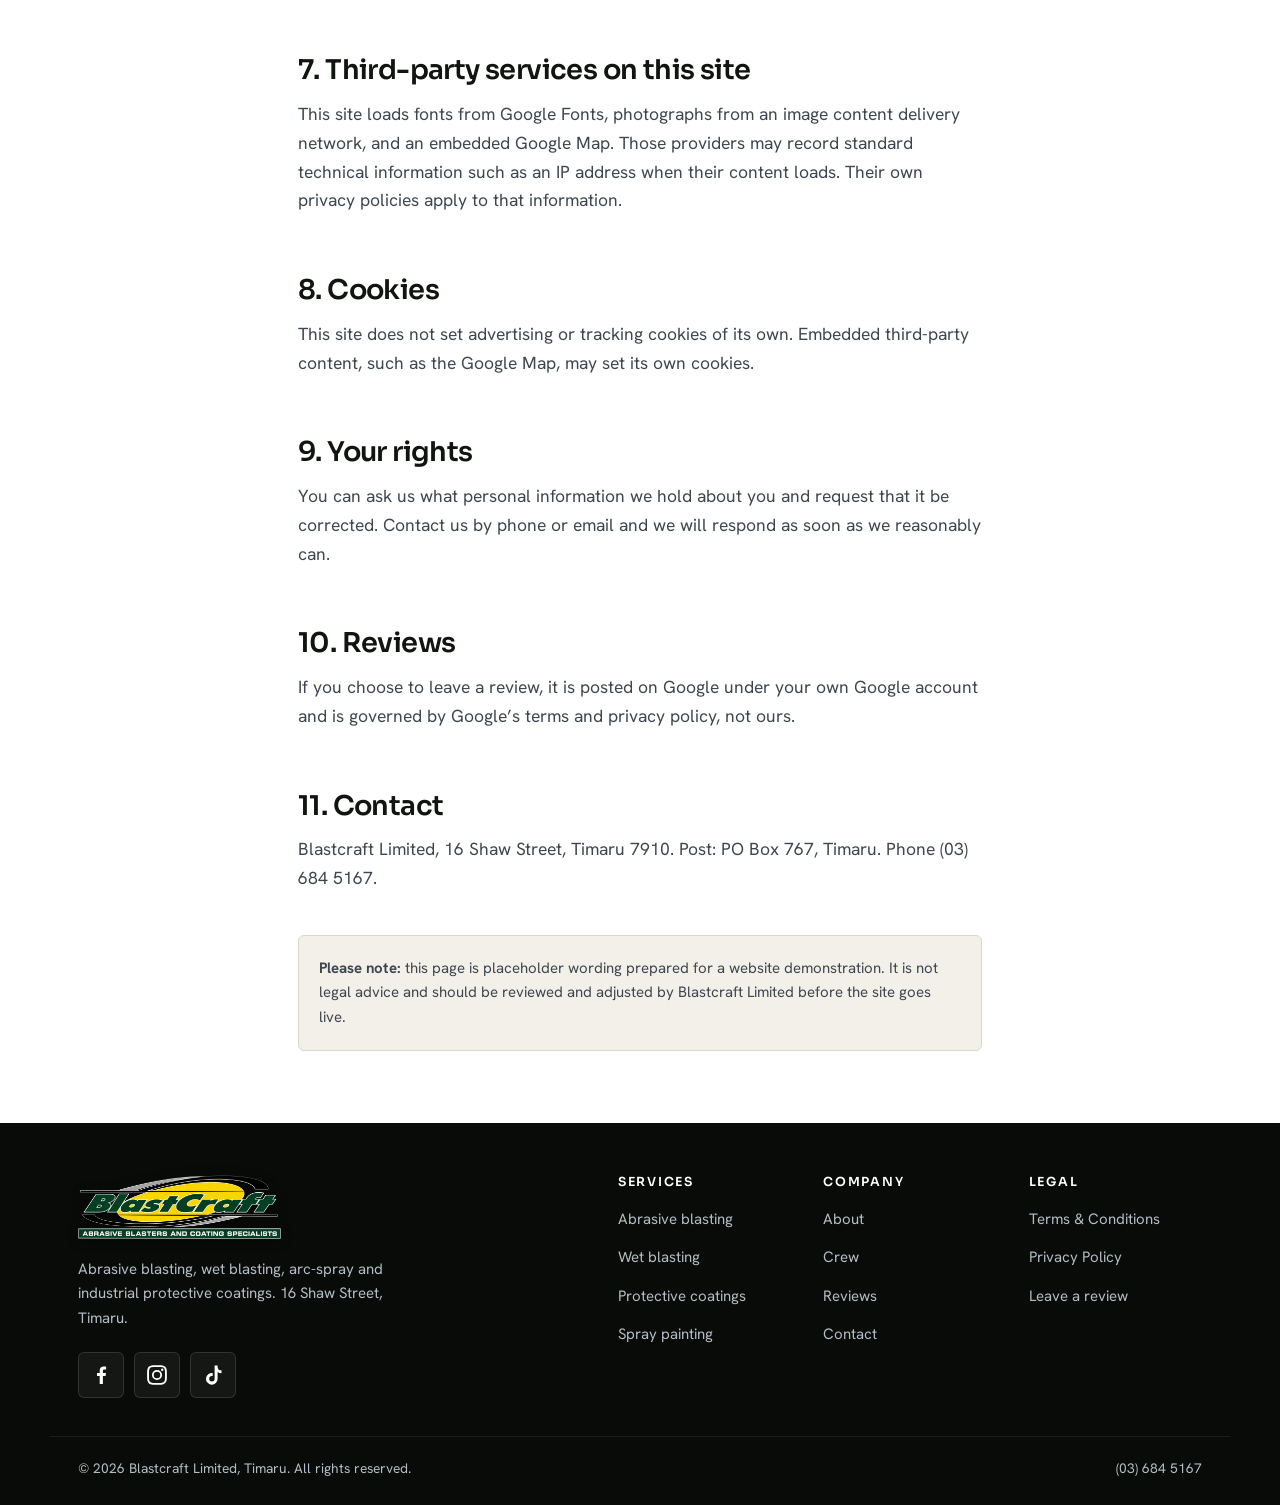
==== commit 90e4d8db: "Update Blastcraft details and services" ====
--- a/privacy.html
+++ b/privacy.html
@@ -59,7 +59,7 @@
 <section class="legal">
   <div class="wrap legal__body">
     <h2>1. Who we are</h2>
-    <p>Blastcraft Limited is an abrasive blasting and protective coating business based at 29 Fraser Street, Timaru Port, Timaru. We collect and handle personal information in line with the Privacy Act 2020.</p>
+    <p>Blastcraft Limited is an abrasive blasting and protective coating business based at 16 Shaw Street, Timaru. We collect and handle personal information in line with the Privacy Act 2020.</p>
 
     <h2>2. What we collect</h2>
     <ul>
@@ -98,7 +98,7 @@
     <p>If you choose to leave a review, it is posted on Google under your own Google account and is governed by Google&rsquo;s terms and privacy policy, not ours.</p>
 
     <h2>11. Contact</h2>
-    <p>Blastcraft Limited, 29 Fraser Street, Timaru Port, Timaru 7910. Post: PO Box 767, Timaru. Phone <a href="tel:+6436845167">(03) 684 5167</a>.</p>
+    <p>Blastcraft Limited, 16 Shaw Street, Timaru 7910. Post: PO Box 767, Timaru. Phone <a href="tel:+6436845167">(03) 684 5167</a>.</p>
 
     <div class="legal__note">
       <p><strong>Please note:</strong> this page is placeholder wording prepared for a website demonstration. It is not legal advice and should be reviewed and adjusted by Blastcraft Limited before the site goes live.</p>
@@ -113,7 +113,7 @@
       <a class="brand brand--foot" href="index.html">
         <img class="brand__logo" src="img/logo.png" alt="Blast Craft, Abrasive Blasters and Coating Specialists" width="800" height="252">
       </a>
-      <p>Abrasive blasting, water blasting and industrial &amp; marine protective coatings. 29 Fraser Street, Timaru Port, Timaru.</p>
+      <p>Abrasive blasting, wet blasting, arc-spray and industrial protective coatings. 16 Shaw Street, Timaru.</p>
       <div class="socials__row socials__row--foot">
         <a href="https://www.facebook.com/p/Blast-Craft-100071713190364/" target="_blank" rel="noopener" aria-label="Blast Craft on Facebook"><svg class="ic ic--md"><use href="#i-fb"></use></svg></a>
         <a href="https://www.instagram.com/explore/search/keyword/?q=Blast%20Craft%20Timaru" target="_blank" rel="noopener" aria-label="Search Blast Craft on Instagram"><svg class="ic ic--md"><use href="#i-ig"></use></svg></a>
@@ -124,7 +124,7 @@
       <div>
         <h3>Services</h3>
         <a href="index.html#services">Abrasive blasting</a>
-        <a href="index.html#services">Water blasting</a>
+        <a href="index.html#services">Wet blasting</a>
         <a href="index.html#services">Protective coatings</a>
         <a href="index.html#services">Spray painting</a>
       </div>
--- a/styles.css
+++ b/styles.css
@@ -14,9 +14,9 @@
   --body:#3E4750;
   --body-dark:#B3BDC7;
   --head:#10150F;
-  --accent:#05402A;
-  --accent-lt:#5FBE8C;
-  --accent-dk:#032A1B;
+  --accent:#35A85A;
+  --accent-lt:#7BD88C;
+  --accent-dk:#21743E;
   --gold:#F5C400;
   --gold-dk:#B88F00;
   --r:6px;
@@ -441,7 +441,7 @@
 }
 .banner__inner{display:grid;gap:22px;align-items:center}
 .banner h2{color:#fff;font-size:clamp(1.42rem,4vw,2.1rem);margin-bottom:.35em}
-.banner p{color:var(--body-dark);margin:0;font-size:1rem}
+.banner p{color:var(--body-dark);margin:0;font-size:1rem;max-width:52ch}
 .banner .btn{width:100%}
 
 /* ---------- Contact ---------- */
@@ -469,6 +469,7 @@
 .contact-box__btns{display:grid;gap:.7rem;margin-bottom:1.5rem}
 .contact-box__foot{
   margin:1.2rem 0 0;
+  max-width:58ch;
   font-size:.87rem;
   color:#8C97A2;
   line-height:1.6;
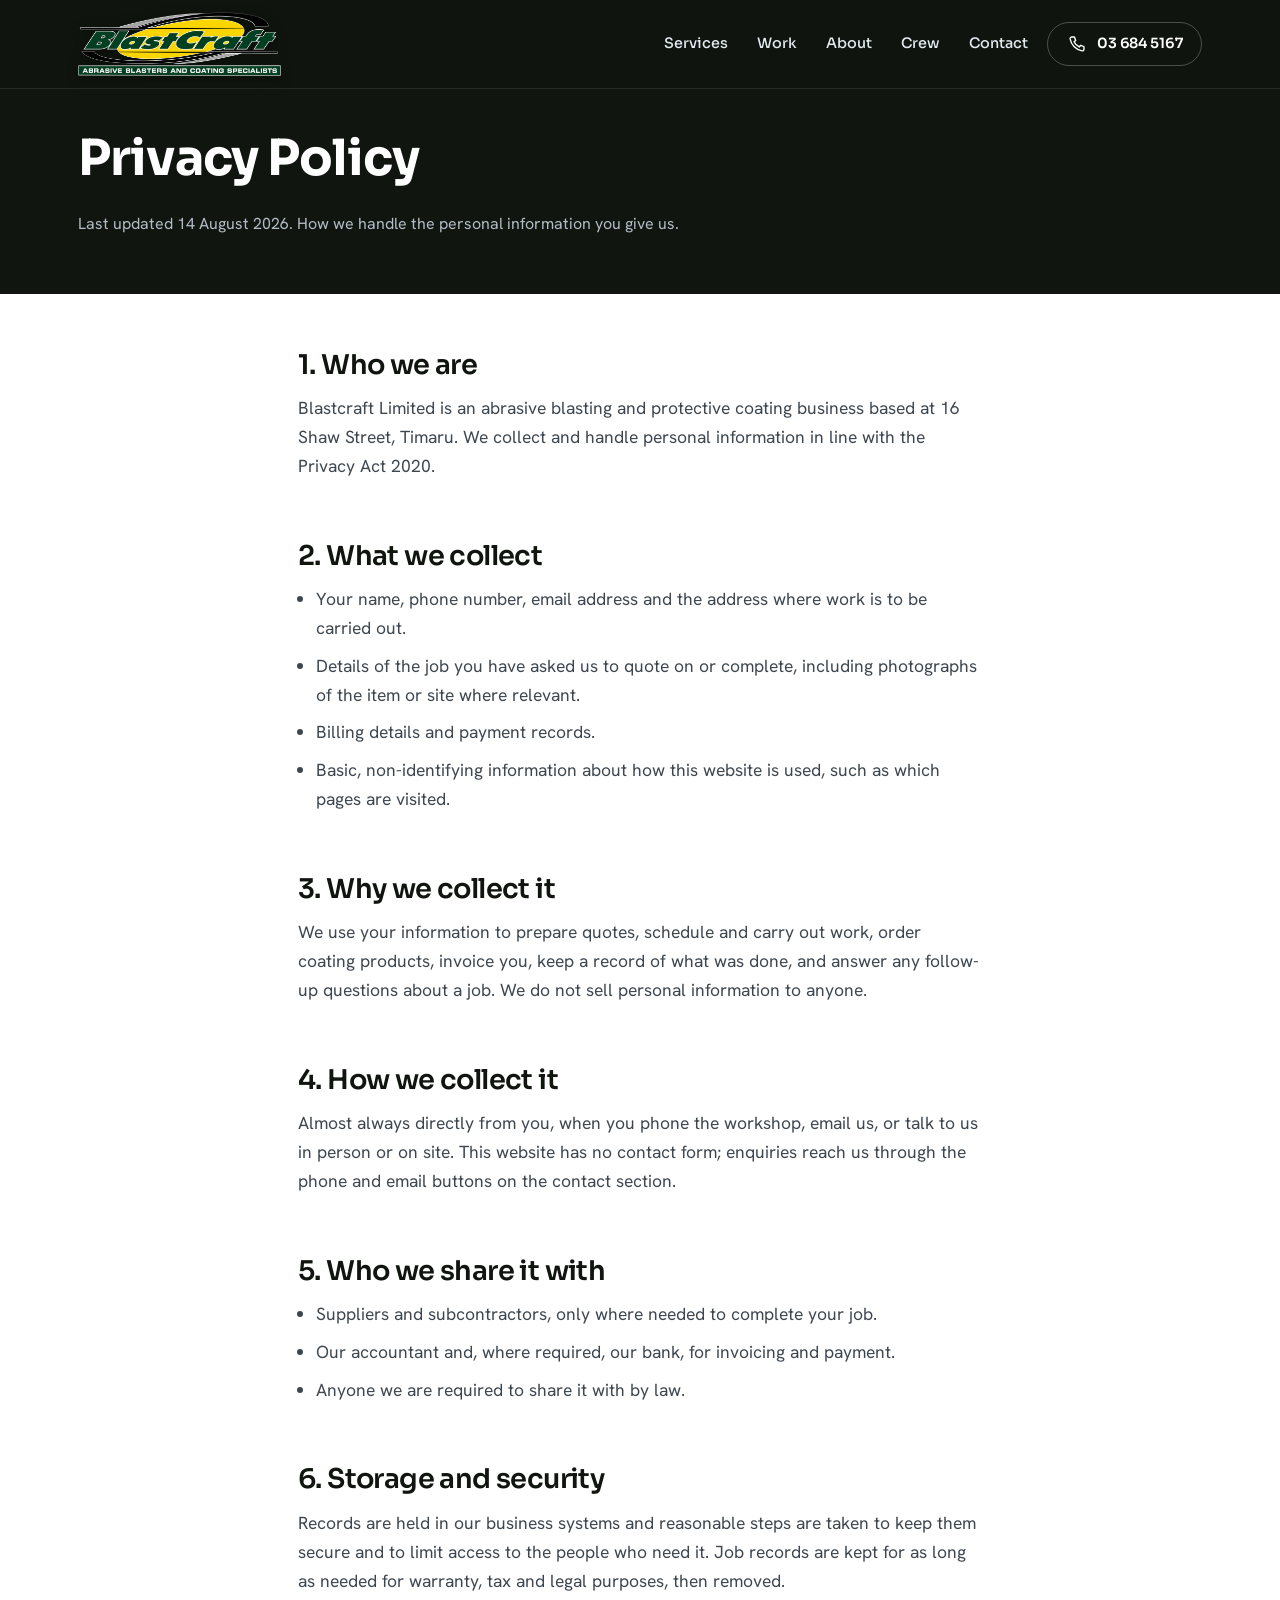
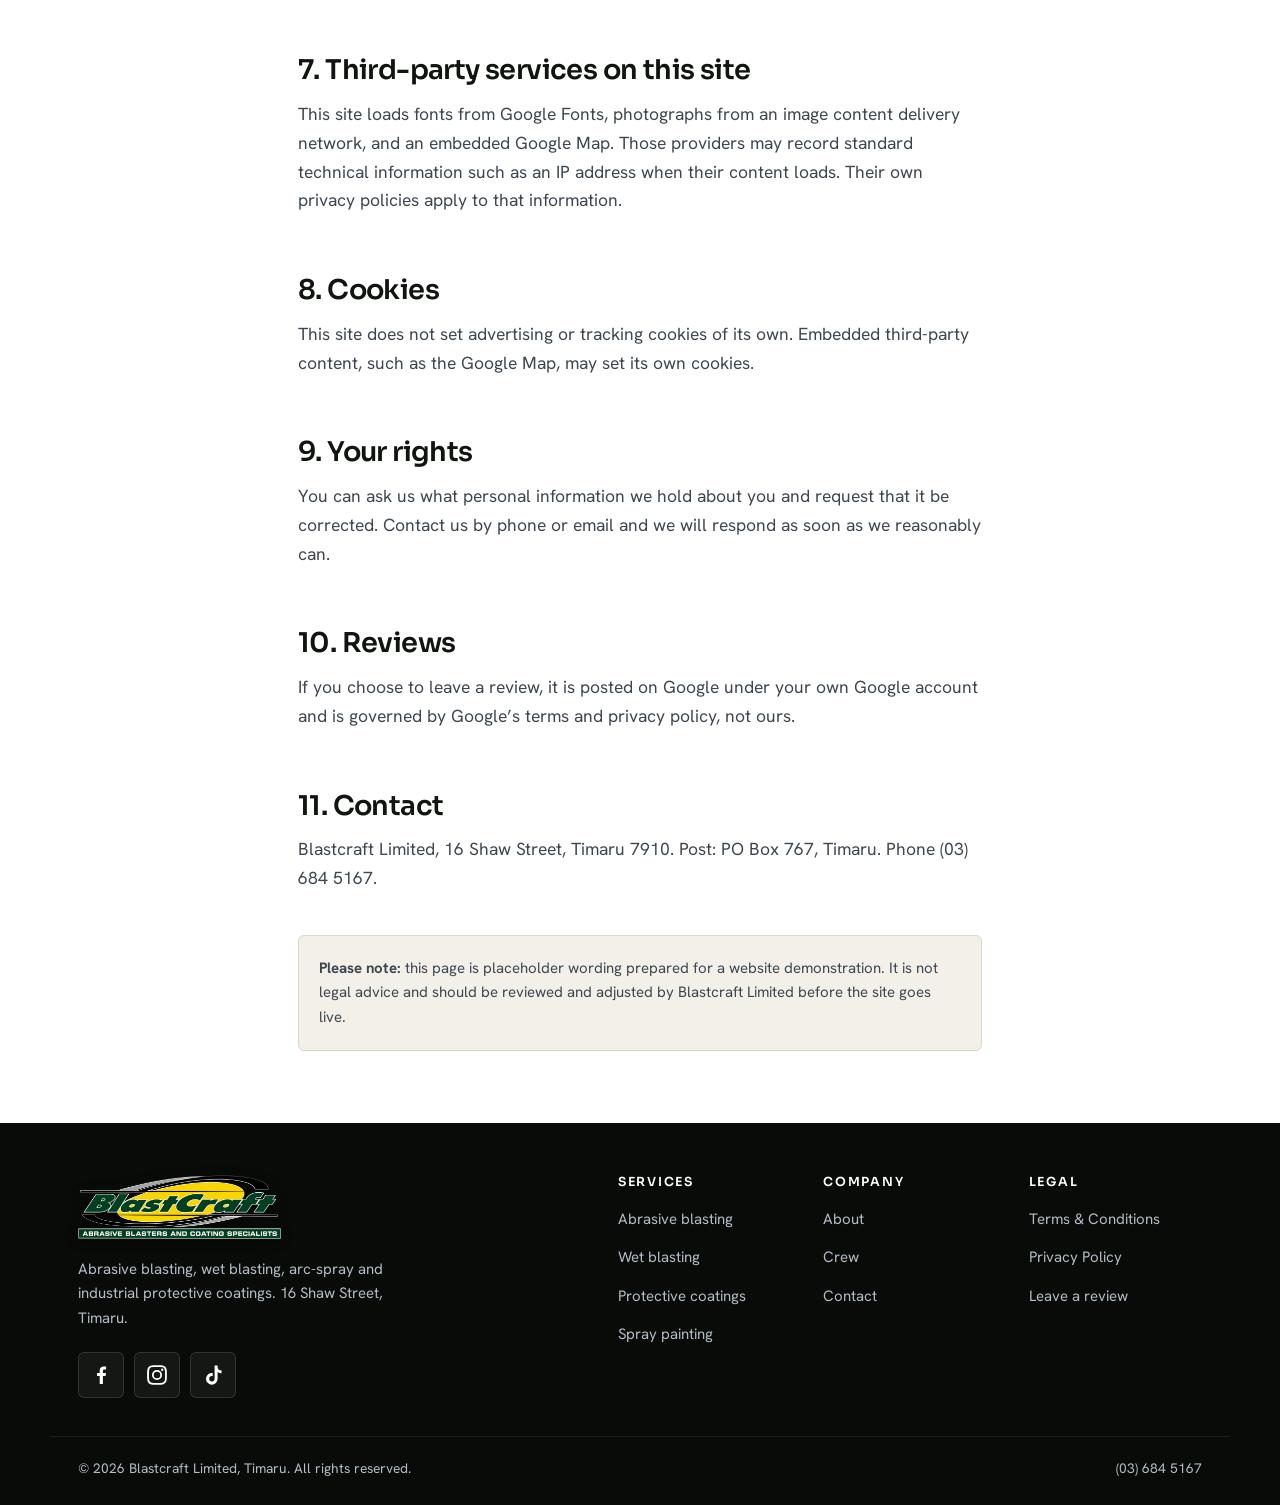
==== commit f6232143: "Fix: remove Reviews links from terms and privacy pages, 28 Oct 2026 Co-Authored-By: Claude Opus 5.5 " ====
--- a/privacy.html
+++ b/privacy.html
@@ -35,7 +35,6 @@
       <a href="index.html#work">Work</a>
       <a href="index.html#about">About</a>
       <a href="index.html#crew">Crew</a>
-      <a href="index.html#reviews">Reviews</a>
       <a href="index.html#contact">Contact</a>
     </nav>
     <a class="btn btn--ghost nav__call" href="tel:+6436845167">
@@ -132,7 +131,6 @@
         <h3>Company</h3>
         <a href="index.html#about">About</a>
         <a href="index.html#crew">Crew</a>
-        <a href="index.html#reviews">Reviews</a>
         <a href="index.html#contact">Contact</a>
       </div>
       <div>
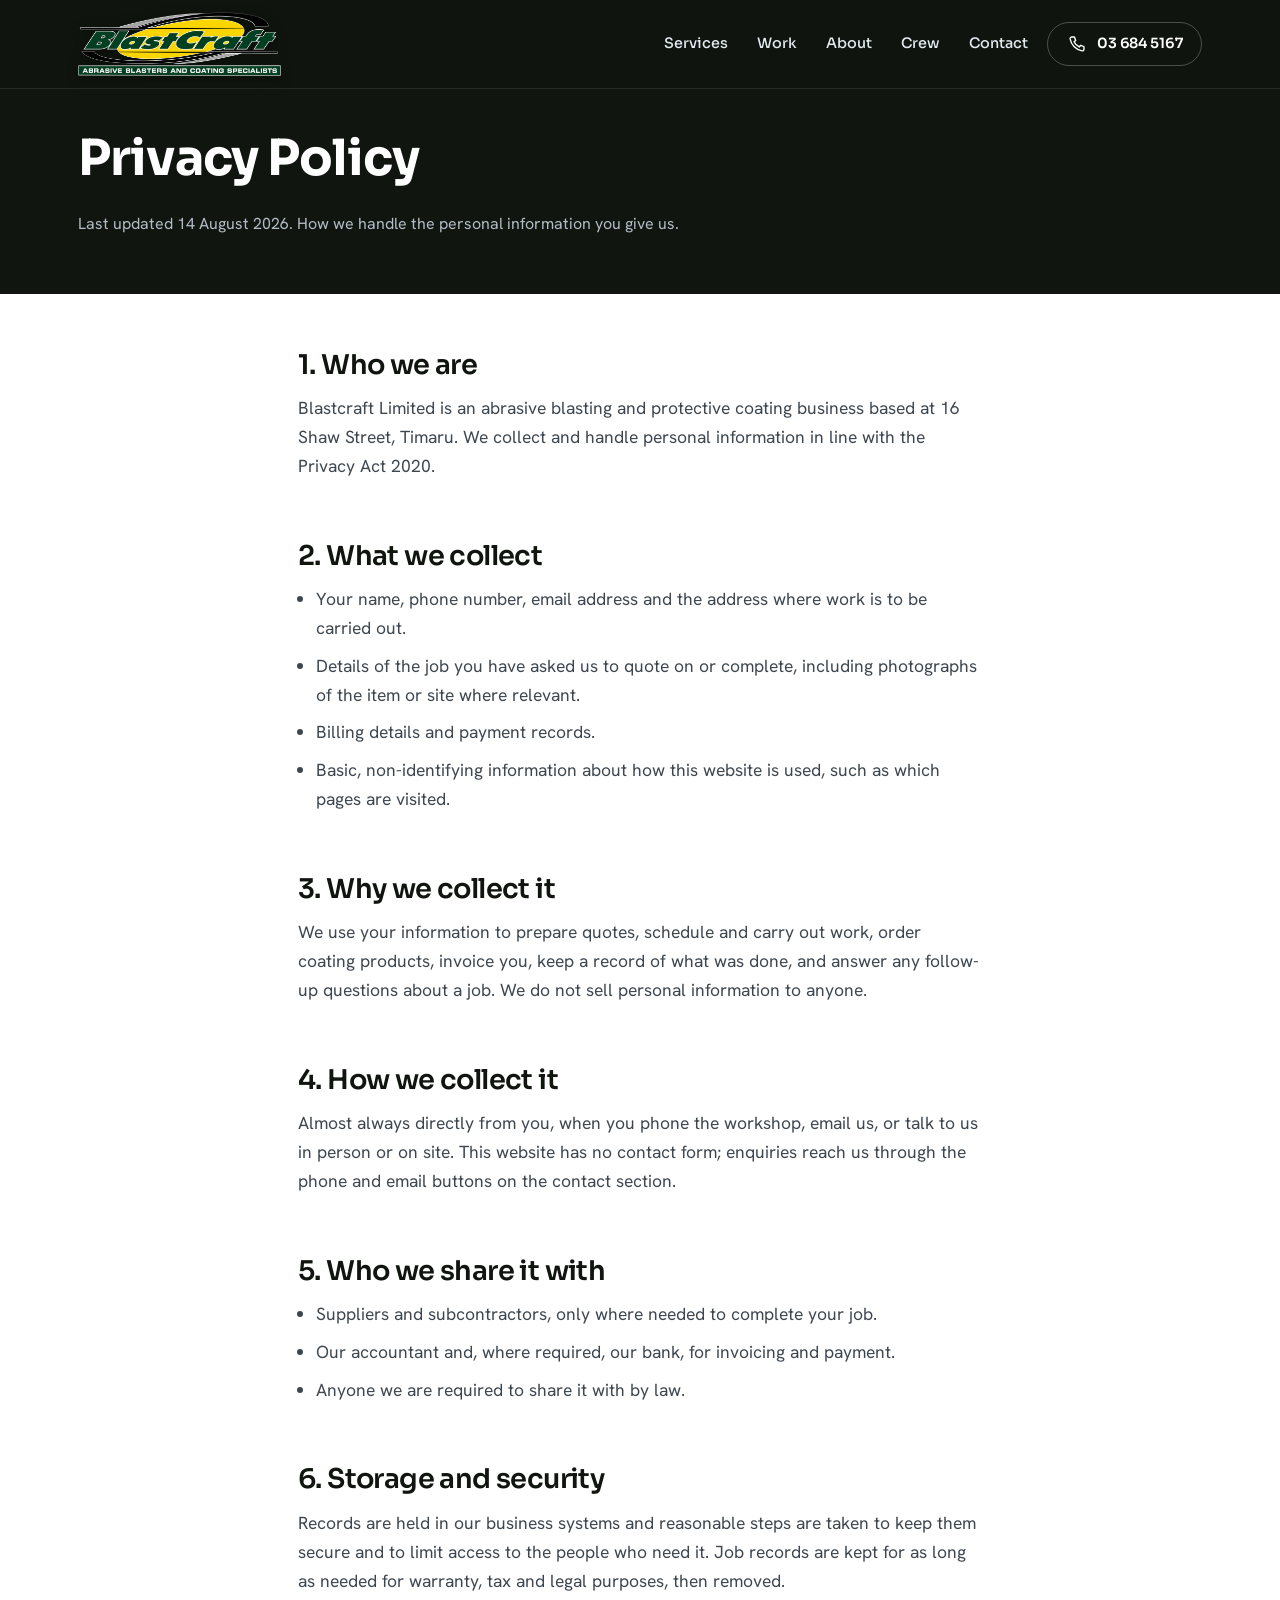
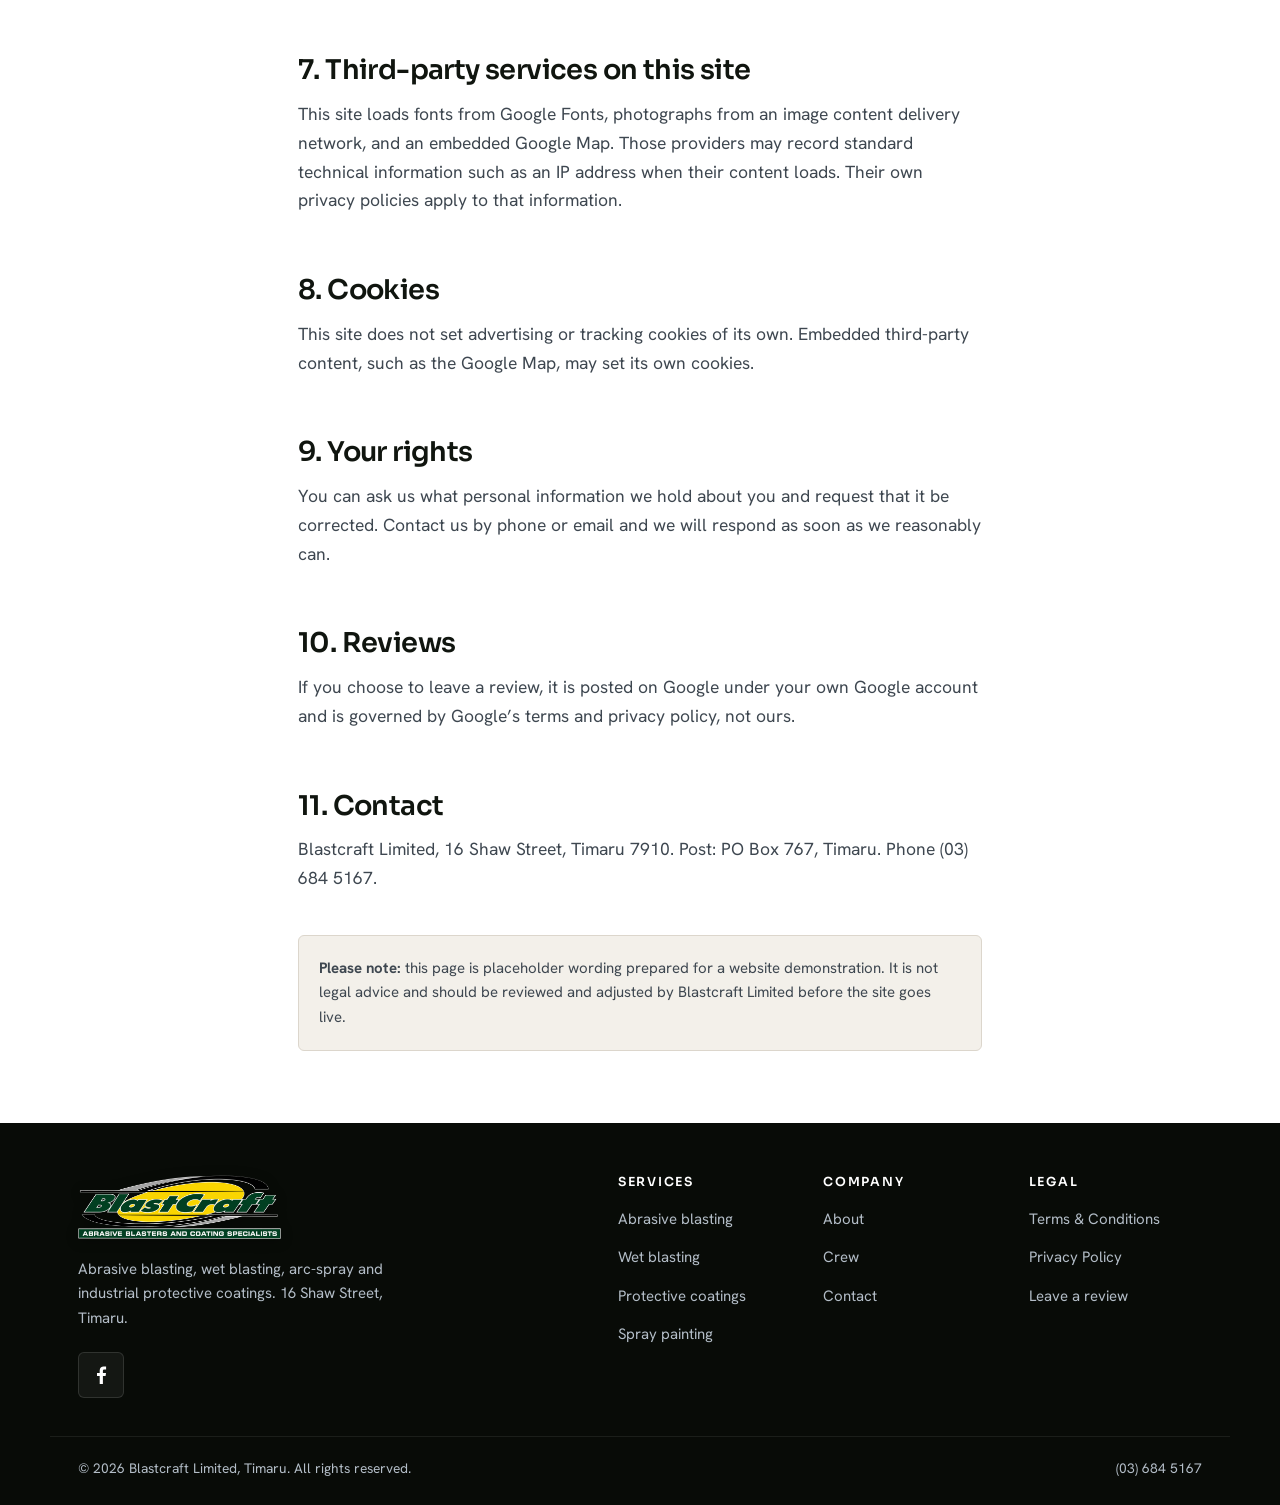
==== commit 81adb6ab: "Remove social icons that only ran a Facebook, Instagram or TikTok search They were stand-ins from th" ====
--- a/privacy.html
+++ b/privacy.html
@@ -7,7 +7,9 @@
 <meta name="description" content="How Blastcraft Limited of Timaru collects, uses and protects personal information.">
 <meta name="theme-color" content="#10150F">
 <meta name="robots" content="noindex">
-<link rel="icon" href="favicon.png" type="image/png">
+<link rel="icon" href="/favicon.ico" sizes="any">
+<link rel="icon" type="image/png" sizes="96x96" href="/favicon-96.png">
+<link rel="apple-touch-icon" href="/apple-touch-icon.png">
 <link rel="preconnect" href="https://fonts.googleapis.com">
 <link rel="preconnect" href="https://fonts.gstatic.com" crossorigin>
 <link href="https://fonts.googleapis.com/css2?family=Sora:wght@300;400;600;700&family=Hanken+Grotesk:wght@400;500;600;700&display=swap" rel="stylesheet">
@@ -115,8 +117,6 @@
       <p>Abrasive blasting, wet blasting, arc-spray and industrial protective coatings. 16 Shaw Street, Timaru.</p>
       <div class="socials__row socials__row--foot">
         <a href="https://www.facebook.com/p/Blast-Craft-100071713190364/" target="_blank" rel="noopener" aria-label="Blast Craft on Facebook"><svg class="ic ic--md"><use href="#i-fb"></use></svg></a>
-        <a href="https://www.instagram.com/explore/search/keyword/?q=Blast%20Craft%20Timaru" target="_blank" rel="noopener" aria-label="Search Blast Craft on Instagram"><svg class="ic ic--md"><use href="#i-ig"></use></svg></a>
-        <a href="https://www.tiktok.com/search?q=Blast%20Craft%20Timaru" target="_blank" rel="noopener" aria-label="Search Blast Craft on TikTok"><svg class="ic ic--md"><use href="#i-tt"></use></svg></a>
       </div>
     </div>
     <nav class="foot__nav" aria-label="Footer">
